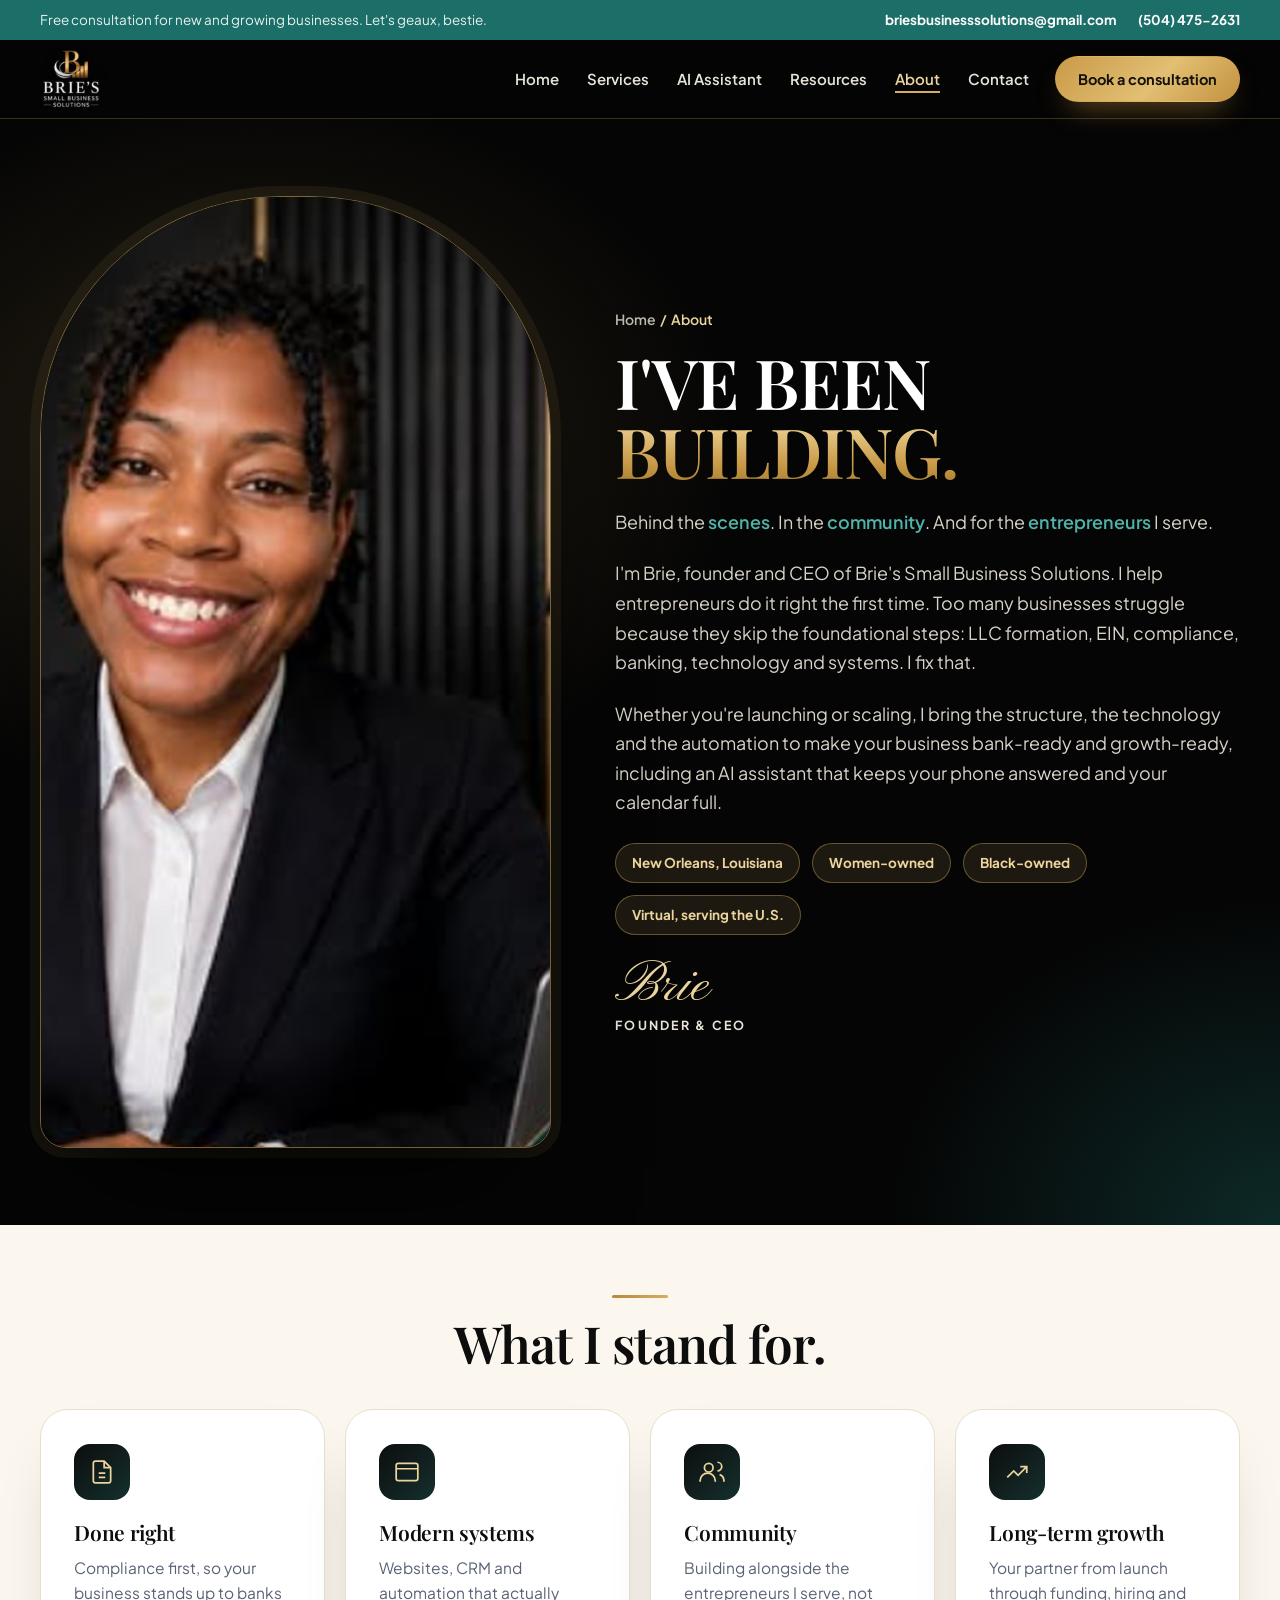
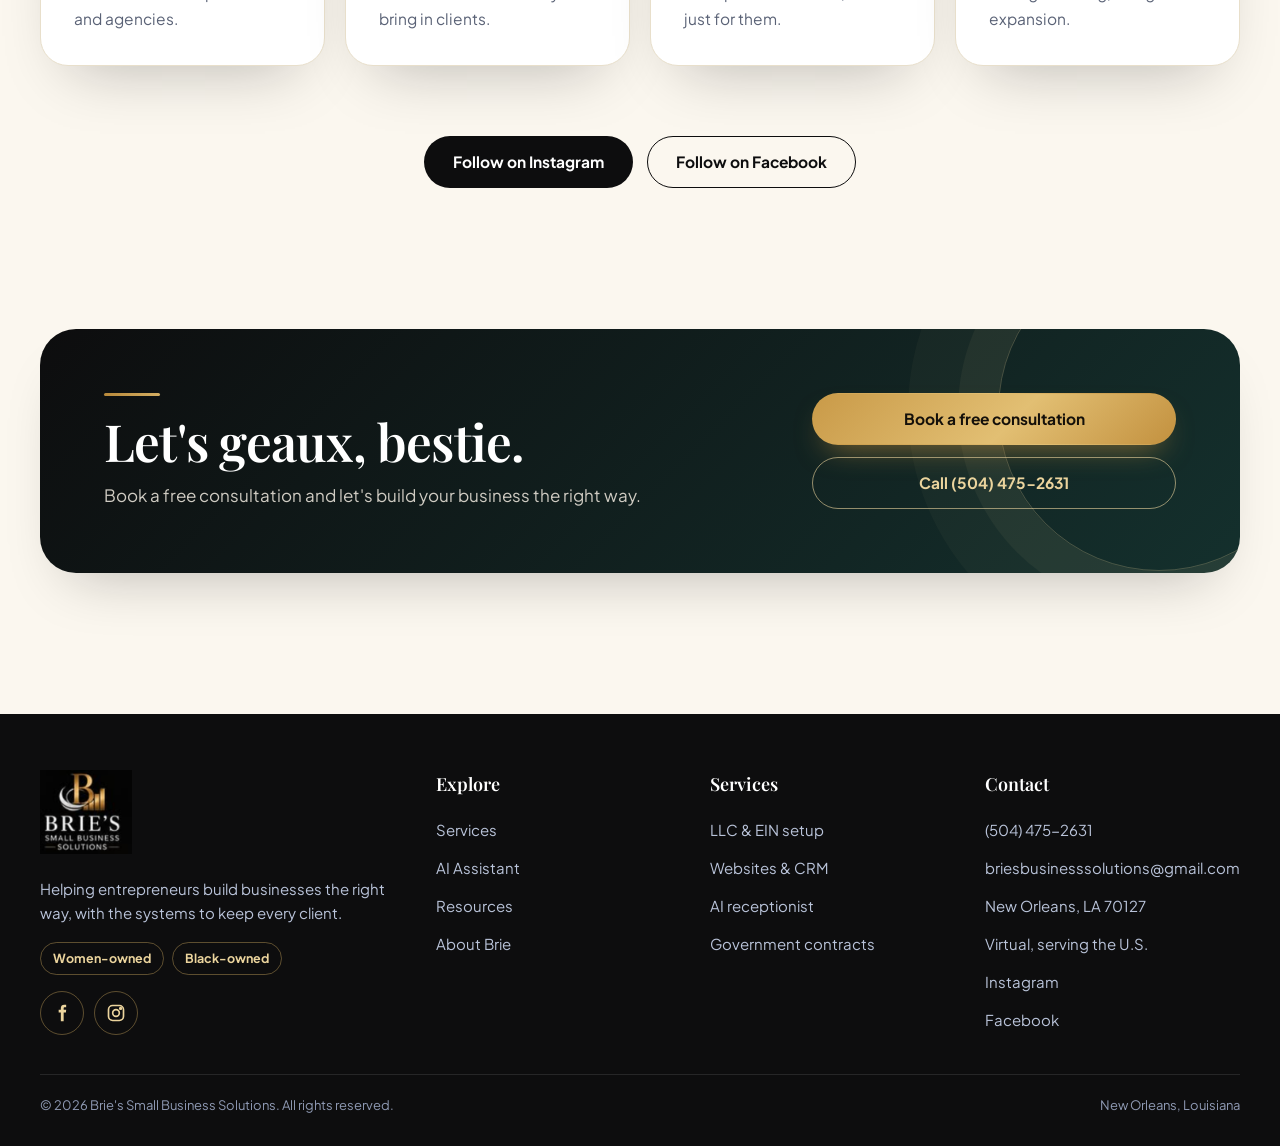
==== about.html @ 45fa2f3c "Rebuild Brie's site as a six-page site in her brand Co-Authored-By: Claude Opus 5.5 <noreply@anthrop" ====
<!doctype html>
<html lang="en"><head>
<meta charset="utf-8"><meta name="viewport" content="width=device-width, initial-scale=1">
<title>About Brie | Brie's Small Business Solutions</title>
<meta name="description" content="Meet Brie, founder and CEO of Brie's Small Business Solutions in New Orleans, helping entrepreneurs build businesses the right way.">
<link rel="canonical" href="https://briessmallbusinesssolutions.com/about.html">
<meta property="og:title" content="About Brie | Brie's Small Business Solutions"><meta property="og:description" content="Meet Brie, founder and CEO of Brie's Small Business Solutions in New Orleans, helping entrepreneurs build businesses the right way."><meta property="og:type" content="website"><meta property="og:url" content="https://briessmallbusinesssolutions.com/about.html"><meta property="og:image" content="https://app.calldirector.ai/objects/generated-images/2022/1793769064163-3467fc6a47da948d.png">
<meta name="theme-color" content="#0E1A33">
<link rel="icon" href="data:image/svg+xml,%3Csvg xmlns='http://www.w3.org/2000/svg' viewBox='0 0 64 64'%3E%3Crect width='64' height='64' rx='16' fill='%230E1A33'/%3E%3Ctext x='25' y='45' text-anchor='middle' font-family='Georgia,serif' font-size='36' font-weight='700' fill='%23EBD49D'%3EB%3C/text%3E%3Crect x='39' y='35' width='4' height='11' fill='%23D4AE62'/%3E%3Crect x='45' y='28' width='4' height='18' fill='%23D4AE62'/%3E%3Crect x='51' y='20' width='4' height='26' fill='%23EBD49D'/%3E%3C/svg%3E">
<link rel="preconnect" href="https://fonts.googleapis.com"><link rel="preconnect" href="https://fonts.gstatic.com" crossorigin>
<link href="https://fonts.googleapis.com/css2?family=Playfair+Display:ital,wght@0,500;0,600;0,700;1,500;1,600&family=Plus+Jakarta+Sans:wght@400;500;600;700&family=Pinyon+Script&display=swap" rel="stylesheet">
<style>
:root{
  --cream:#FBF7EF;--cream-2:#F4EDDF;--white:#FFFFFF;
  --navy:#0D0D0E;--navy-2:#171718;--navy-3:#232325;--teal:#1C6E68;--teal-lt:#4FB3A9;
  --gold:#B8893B;--gold-2:#D4AE62;--gold-lt:#EBD49D;
  --ink:#18203A;--muted:#5A6276;--line:#E8DFCB;
  --r-lg:28px;--r-md:18px;--pad:clamp(40px,5.5vw,72px);
  --ease:cubic-bezier(.23,1,.32,1);
  --serif:"Playfair Display",Georgia,serif;--sans:"Plus Jakarta Sans",system-ui,sans-serif;
  --shadow:0 30px 60px -30px rgba(13,13,14,.28);
}
*{box-sizing:border-box;margin:0;padding:0}
html{scroll-behavior:smooth;-webkit-text-size-adjust:100%}
body{font-family:var(--sans);font-size:17px;line-height:1.65;color:var(--ink);background:var(--cream);-webkit-font-smoothing:antialiased;overflow-x:hidden}
img{display:block;max-width:100%}
a{color:inherit}
button{font:inherit}
:focus-visible{outline:2px solid var(--gold);outline-offset:3px;border-radius:8px}
.wrap{width:min(1200px,100% - 32px);margin-inline:auto}
h1,h2,h3{font-family:var(--serif);font-weight:600;line-height:1.08;letter-spacing:-.015em;color:var(--navy)}
h1{font-size:clamp(42px,5.6vw,76px)}
h2{font-size:clamp(32px,4vw,52px)}
h3{font-size:clamp(21px,1.8vw,25px);line-height:1.2}
.lede{font-size:clamp(17px,1.4vw,19px);color:var(--muted);max-width:60ch}
.pill{display:inline-flex;align-items:center;gap:10px;padding:8px 16px;border-radius:999px;background:var(--white);border:1px solid var(--line);font-size:13.5px;font-weight:600;color:var(--navy)}
.pill i{width:8px;height:8px;border-radius:50%;background:var(--gold-2);box-shadow:0 0 0 4px rgba(212,174,98,.22)}
.band{padding-block:var(--pad)}
.head{max-width:760px;margin-bottom:38px}
.head .lede{margin-top:14px}
.center{text-align:center;margin-inline:auto}
.center .lede{margin-inline:auto}
.gold-rule{display:block;width:56px;height:3px;border-radius:3px;background:linear-gradient(90deg,var(--gold),var(--gold-2));margin-bottom:18px}
.center .gold-rule{margin-inline:auto}

/* buttons */
.btn{display:inline-flex;align-items:center;justify-content:center;gap:10px;min-height:52px;padding:14px 28px;border-radius:999px;border:1.5px solid transparent;font:700 15.5px/1 var(--sans);text-decoration:none;cursor:pointer;transition:transform .16s var(--ease),background-color .25s var(--ease),border-color .25s var(--ease),color .25s var(--ease),box-shadow .25s var(--ease)}
.btn:active{transform:scale(.97)}
.btn-gold{background:linear-gradient(135deg,#C99A48,#E2BF73 55%,#C3913F);color:#14100A;box-shadow:0 14px 30px -14px rgba(184,137,59,.8)}
.btn-navy{background:var(--navy);color:#fff}
.btn-line{border-color:var(--navy);color:var(--navy);background:transparent}
.btn-ghost{border-color:rgba(235,212,157,.6);color:var(--gold-lt);background:transparent}
@media (hover:hover) and (pointer:fine){
  .btn-gold:hover{box-shadow:0 18px 36px -14px rgba(184,137,59,.95)}
  .btn-navy:hover{background:var(--navy-3)}
  .btn-line:hover{background:var(--navy);color:#fff}
  .btn-ghost:hover{border-color:var(--gold-lt);color:#fff}
  .lift:hover{transform:translateY(-4px);box-shadow:0 40px 70px -35px rgba(13,13,14,.35)}
}

/* top bar + header */
.topbar{background:var(--teal);color:#E6F2F0;font-size:13.5px}
.topbar .wrap{display:flex;justify-content:space-between;align-items:center;gap:16px;min-height:40px}
.topbar a{color:#fff;font-weight:700;text-decoration:none}
.topbar .tb-r{display:flex;gap:22px}
.site-head{position:sticky;top:0;z-index:60;background:#040404;border-bottom:1px solid rgba(212,174,98,.25)}
.site-head .wrap{display:flex;align-items:center;gap:26px;min-height:78px}
.brand{display:flex;align-items:center;gap:12px;text-decoration:none;flex:none}
.brand img{height:62px;width:auto}
.brand-t{display:grid;line-height:1.05}
.brand-t b{font-family:var(--serif);font-size:22px;color:var(--navy);font-weight:700}
.brand-t small{font-size:11.5px;letter-spacing:.08em;color:var(--gold);font-weight:700}
.nav{margin-left:auto}
.nav ul{display:flex;gap:28px;list-style:none}
.nav a{display:inline-flex;align-items:center;min-height:44px;text-decoration:none;font-size:15px;font-weight:600;color:#E9E4D8;position:relative}
.nav a:hover,.nav a[aria-current="page"]{color:var(--gold-lt)}
.nav a::after{content:"";position:absolute;left:0;right:0;bottom:8px;height:2px;background:var(--gold-2);transform:scaleX(0);transform-origin:left;transition:transform .3s var(--ease)}
.nav a:hover::after,.nav a[aria-current="page"]::after{transform:scaleX(1)}
.site-head .btn{min-height:46px;padding:12px 22px;font-size:14.5px}

/* sub-page hero */
.page-hero{position:relative;background:var(--navy);color:#fff;overflow:hidden;padding-block:clamp(56px,7vw,96px)}
.page-hero::before{content:"";position:absolute;inset:0;background:radial-gradient(700px 400px at 85% 0%,rgba(212,174,98,.28),transparent 65%),radial-gradient(600px 400px at 0% 100%,rgba(28,110,104,.45),transparent 70%)}
.page-hero .wrap{position:relative}
.page-hero h1{color:#fff;max-width:18ch}
.page-hero .lede{color:#CFCBC2;margin-top:18px}
.crumbs{font-size:14px;color:var(--gold-lt);margin-bottom:16px;font-weight:600}
.crumbs a{text-decoration:none;color:#C9D1E4}

/* cards */
.card{background:var(--white);border:1px solid var(--line);border-radius:var(--r-lg);padding:clamp(24px,2.6vw,34px);box-shadow:var(--shadow);transition:transform .3s var(--ease),box-shadow .3s var(--ease)}
.card p{color:var(--muted);font-size:15.5px;margin-top:10px}
.ticks{list-style:none;display:grid;gap:10px;margin-top:18px}
.ticks li{position:relative;padding-left:30px;font-size:15.5px;font-weight:500}
.ticks li::before{content:"";position:absolute;left:0;top:3px;width:20px;height:20px;border-radius:50%;background:rgba(212,174,98,.18) url("data:image/svg+xml,%3Csvg xmlns='http://www.w3.org/2000/svg' viewBox='0 0 24 24' fill='none' stroke='%23B8893B' stroke-width='3' stroke-linecap='round' stroke-linejoin='round'%3E%3Cpath d='M5 12l5 5 9-10'/%3E%3C/svg%3E") center/12px no-repeat}
.icon{width:56px;height:56px;border-radius:16px;display:grid;place-items:center;background:linear-gradient(135deg,#0D0D0E,#14302D);color:var(--gold-lt);margin-bottom:20px}

/* navy feature band */
.navy-band{background:var(--navy);color:#fff;position:relative;overflow:hidden}
.navy-band::before{content:"";position:absolute;inset:0;background:radial-gradient(800px 500px at 100% 0%,rgba(212,174,98,.18),transparent 60%);pointer-events:none}
.navy-band .wrap{position:relative}
.navy-band h2,.navy-band h3{color:#fff}
.navy-band .lede{color:#CFCBC2}

/* calculator */
.calc{background:rgba(255,255,255,.06);border:1px solid rgba(235,212,157,.25);border-radius:var(--r-lg);padding:clamp(24px,3vw,38px)}
.calc h3{color:#fff}
.calc > p{color:#B9C3D9;font-size:15px;margin-top:6px}
.field{margin-top:20px}
.field label{display:flex;justify-content:space-between;gap:12px;font-size:15px;color:#E3E8F3;font-weight:600}
.field output{font-family:var(--serif);font-size:21px;color:var(--gold-lt);font-weight:700}
input[type=range]{-webkit-appearance:none;appearance:none;width:100%;height:44px;background:transparent;cursor:pointer}
input[type=range]::-webkit-slider-runnable-track{height:5px;border-radius:5px;background:linear-gradient(90deg,var(--gold-2) var(--p,50%),rgba(255,255,255,.16) var(--p,50%))}
input[type=range]::-moz-range-track{height:5px;border-radius:5px;background:rgba(255,255,255,.16)}
input[type=range]::-moz-range-progress{height:5px;border-radius:5px;background:var(--gold-2)}
input[type=range]::-webkit-slider-thumb{-webkit-appearance:none;width:24px;height:24px;margin-top:-9.5px;border-radius:50%;background:#fff;border:4px solid var(--gold-2);box-shadow:0 4px 12px rgba(0,0,0,.35)}
input[type=range]::-moz-range-thumb{width:18px;height:18px;border-radius:50%;background:#fff;border:4px solid var(--gold-2)}
.result{margin-top:24px;padding-top:22px;border-top:1px solid rgba(235,212,157,.25)}
.result small{display:block;color:#B9C3D9;font-size:14.5px}
.result .amt{font-family:var(--serif);font-weight:700;font-size:clamp(48px,6vw,72px);line-height:1;color:var(--gold-lt);margin-top:8px;font-variant-numeric:lining-nums tabular-nums}
.result .yr{color:#E3E8F3;font-size:15.5px;margin-top:8px}
.fine{font-size:12.5px;color:#8F9AB4;margin-top:12px}

/* CTA band */
.cta-band{position:relative;border-radius:36px;overflow:hidden;background:linear-gradient(135deg,#0D0D0E 0%,#14302D 100%);color:#fff;padding:clamp(36px,5vw,64px);display:grid;grid-template-columns:1.3fr .7fr;gap:32px;align-items:center;box-shadow:var(--shadow)}
.cta-band::after{content:"";position:absolute;right:-80px;top:-80px;width:320px;height:320px;border-radius:50%;border:1px solid rgba(235,212,157,.25);box-shadow:0 0 0 40px rgba(235,212,157,.05),0 0 0 90px rgba(235,212,157,.03)}
.cta-band h2{color:#fff}
.cta-band p{color:#CFCBC2;margin-top:12px}
.cta-band .acts{display:flex;flex-direction:column;gap:12px;position:relative;z-index:1}

/* footer */
.site-foot{background:var(--navy);color:#B9C3D9;font-size:15px;padding-block:56px 30px;margin-top:var(--pad)}
.foot-grid{display:grid;grid-template-columns:1.5fr 1fr 1fr 1fr;gap:32px}
.site-foot h4{font-family:var(--serif);color:#fff;font-size:18px;margin-bottom:14px;font-weight:600}
.site-foot ul{list-style:none;display:grid;gap:4px}
.site-foot a{text-decoration:none;display:inline-flex;align-items:center;min-height:34px}
.site-foot a:hover{color:var(--gold-lt)}
.site-foot .brand img{height:84px}
.foot-base{margin-top:36px;padding-top:20px;border-top:1px solid rgba(255,255,255,.1);display:flex;justify-content:space-between;flex-wrap:wrap;gap:12px;font-size:13px;color:#8F9AB4}

/* greeting bubble */
#greet{position:fixed;right:24px;bottom:96px;z-index:999998;max-width:252px;background:#fff;color:var(--ink);border:1px solid var(--line);border-radius:20px 20px 4px 20px;padding:16px 42px 16px 16px;font-size:14.5px;line-height:1.45;box-shadow:0 22px 50px -16px rgba(13,13,14,.45);opacity:0;transform:translateY(8px);pointer-events:none;transition:opacity .35s var(--ease),transform .35s var(--ease)}
#greet.show{opacity:1;transform:none;pointer-events:auto}
#greet b{display:block;font-family:var(--serif);font-size:17px;color:var(--navy);margin-bottom:2px}
#greet-x{position:absolute;top:2px;right:2px;width:40px;height:40px;border:0;background:transparent;font-size:20px;color:#8A90A0;cursor:pointer}

@media (max-width:1060px){.nav ul{gap:18px}.topbar .tb-r a:first-child{display:none}}
@media (max-width:900px){.cta-band{grid-template-columns:1fr}.foot-grid{grid-template-columns:1fr 1fr}}
@media (max-width:780px){
  body{font-size:16px}
  .brand img{height:50px}
  .topbar .tb-l{display:none}.topbar .wrap{justify-content:center}
  .site-head .wrap{flex-wrap:wrap;gap:4px 14px;min-height:0;padding-block:10px 2px}
  .site-head .btn{display:none}
  .nav{order:3;width:100%;margin-left:0;overflow-x:auto;scrollbar-width:none;-webkit-overflow-scrolling:touch}
  .nav::-webkit-scrollbar{display:none}
  .nav ul{white-space:nowrap;gap:22px}
  .foot-grid{grid-template-columns:1fr}
  #greet{right:16px;bottom:92px}
}
@media (prefers-reduced-motion:reduce){*,*::before,*::after{animation:none!important;transition:none!important;scroll-behavior:auto!important}}

.badges{display:flex;gap:8px;margin-top:16px;flex-wrap:wrap}
.badges span{font-size:12.5px;font-weight:700;color:var(--gold-lt);border:1px solid rgba(212,174,98,.4);border-radius:999px;padding:5px 12px}
.socials{display:flex;gap:10px;margin-top:16px}
.socials a{width:44px;height:44px;border-radius:50%;border:1px solid rgba(212,174,98,.4);display:grid;place-items:center;color:var(--gold-lt);min-height:0}
.socials a:hover{background:var(--gold-2);color:#0D0D0E}


.about-hero{background:#050505;color:#fff;position:relative;overflow:hidden}
.about-hero::before{content:"";position:absolute;inset:0;background:radial-gradient(800px 600px at 20% 30%,rgba(212,174,98,.18),transparent 60%),radial-gradient(600px 500px at 100% 100%,rgba(28,110,104,.35),transparent 65%)}
.about-hero .wrap{position:relative;display:grid;grid-template-columns:.9fr 1.1fr;gap:clamp(28px,5vw,80px);align-items:center;padding-block:clamp(48px,6vw,88px)}
.ap{border-radius:240px 240px 26px 26px;overflow:hidden;border:1px solid rgba(212,174,98,.55);box-shadow:0 60px 120px -40px rgba(0,0,0,.9),0 0 0 10px rgba(212,174,98,.08);position:relative}
.ap img{width:100%;aspect-ratio:4/5.2;object-fit:cover;object-position:50% 18%}
.about-hero h1{color:#fff;text-transform:uppercase;font-size:clamp(40px,5.4vw,76px);line-height:1}
.about-hero h1 span{display:block;background:linear-gradient(180deg,#F2DCA0,#C99A48 70%,#A9802F);-webkit-background-clip:text;background-clip:text;color:transparent}
.about-hero .lede{color:#D8D3C8;margin-top:22px}
.about-hero .lede em{font-style:normal;color:var(--teal-lt);font-weight:600}
.sign{font-family:"Pinyon Script",cursive;font-size:56px;color:var(--gold-lt);line-height:1;margin-top:24px}
.sign + small{display:block;font-size:12.5px;letter-spacing:.18em;font-weight:700;color:#E9E4D8}
.values{display:grid;grid-template-columns:repeat(4,1fr);gap:20px}
.values .card h3{font-size:21px}
.facts{display:flex;flex-wrap:wrap;gap:12px;margin-top:26px}
.facts span{background:rgba(212,174,98,.12);border:1px solid rgba(212,174,98,.4);color:var(--gold-lt);font-weight:700;font-size:13.5px;padding:8px 16px;border-radius:999px}
@media (max-width:980px){.about-hero .wrap{grid-template-columns:1fr}.values{grid-template-columns:1fr 1fr}.ap{max-width:440px}}
@media (max-width:600px){.values{grid-template-columns:1fr}}

</style></head><body>
<div class="topbar"><div class="wrap"><span class="tb-l">Free consultation for new and growing businesses. Let's geaux, bestie.</span><span class="tb-r"><a href="mailto:briesbusinesssolutions@gmail.com">briesbusinesssolutions@gmail.com</a><a href="tel:+15044752631">(504) 475-2631</a></span></div></div>
<header class="site-head"><div class="wrap">
<a class="brand" href="index.html" aria-label="Brie's Small Business Solutions, home"><img src="images/brie-logo.png" alt="Brie's Small Business Solutions" width="68" height="62"></a>
<nav class="nav" aria-label="Main"><ul><li><a href="index.html">Home</a></li><li><a href="services.html">Services</a></li><li><a href="ai-assistant.html">AI Assistant</a></li><li><a href="resources.html">Resources</a></li><li><a href="about.html" aria-current="page">About</a></li><li><a href="contact.html">Contact</a></li></ul></nav>
<a class="btn btn-gold" href="contact.html">Book a consultation</a>
</div></header>
<main>

<section class="about-hero"><div class="wrap">
<div class="ap"><img src="images/brie-portrait.jpg" alt="Brie, founder and CEO of Brie's Small Business Solutions" width="650" height="950"></div>
<div>
<p class="crumbs" style="color:var(--gold-lt)"><a href="index.html" style="color:#BFB9AC">Home</a> &nbsp;/&nbsp; About</p>
<h1>I've been<span>building.</span></h1>
<p class="lede">Behind the <em>scenes</em>. In the <em>community</em>. And for the <em>entrepreneurs</em> I serve.</p>
<p class="lede">I'm Brie, founder and CEO of Brie's Small Business Solutions. I help entrepreneurs do it right the first time. Too many businesses struggle because they skip the foundational steps: LLC formation, EIN, compliance, banking, technology and systems. I fix that.</p>
<p class="lede">Whether you're launching or scaling, I bring the structure, the technology and the automation to make your business bank-ready and growth-ready, including an AI assistant that keeps your phone answered and your calendar full.</p>
<div class="facts"><span>New Orleans, Louisiana</span><span>Women-owned</span><span>Black-owned</span><span>Virtual, serving the U.S.</span></div>
<div class="sign">Brie</div><small>FOUNDER &amp; CEO</small>
</div>
</div></section>
<section class="band"><div class="wrap">
<div class="head center"><span class="gold-rule"></span><h2>What I stand for.</h2></div>
<div class="values">
<div class="card"><div class="icon"><svg width="26" height="26" viewBox="0 0 24 24" fill="none" stroke="currentColor" stroke-width="1.6"><path d="M14 2H6a2 2 0 0 0-2 2v16a2 2 0 0 0 2 2h12a2 2 0 0 0 2-2V8z"/><path d="M14 2v6h6M9 13h6M9 17h6"/></svg></div><h3>Done right</h3><p>Compliance first, so your business stands up to banks and agencies.</p></div>
<div class="card"><div class="icon"><svg width="26" height="26" viewBox="0 0 24 24" fill="none" stroke="currentColor" stroke-width="1.6"><rect x="2" y="4" width="20" height="16" rx="2"/><path d="M2 9h20M6 6.5h.01M9 6.5h.01"/></svg></div><h3>Modern systems</h3><p>Websites, CRM and automation that actually bring in clients.</p></div>
<div class="card"><div class="icon"><svg width="26" height="26" viewBox="0 0 24 24" fill="none" stroke="currentColor" stroke-width="1.6"><circle cx="9" cy="8" r="4"/><path d="M1 21v-1a7 7 0 0 1 14 0v1M17 11a4 4 0 0 0 0-8M23 21v-1a6 6 0 0 0-4-5.6"/></svg></div><h3>Community</h3><p>Building alongside the entrepreneurs I serve, not just for them.</p></div>
<div class="card"><div class="icon"><svg width="26" height="26" viewBox="0 0 24 24" fill="none" stroke="currentColor" stroke-width="1.6"><path d="M3 17l6-6 4 4 8-8M15 7h6v6"/></svg></div><h3>Long-term growth</h3><p>Your partner from launch through funding, hiring and expansion.</p></div>
</div></div></section>
<section class="band" style="padding-top:0"><div class="wrap" style="display:flex;justify-content:center;gap:14px;flex-wrap:wrap">
<a class="btn btn-navy" href="https://www.instagram.com/briessmallbusinesssolutions/" target="_blank" rel="noopener">Follow on Instagram</a>
<a class="btn btn-line" href="https://www.facebook.com/profile.php?id=61577362222873" target="_blank" rel="noopener">Follow on Facebook</a>
</div></section>
<section class="band"><div class="wrap"><div class="cta-band">
<div><span class="gold-rule"></span><h2>Let's geaux, bestie.</h2><p>Book a free consultation and let's build your business the right way.</p></div>
<div class="acts"><a class="btn btn-gold" href="contact.html">Book a free consultation</a><a class="btn btn-ghost" href="tel:+15044752631">Call (504) 475-2631</a></div>
</div></div></section>
</main>
<footer class="site-foot"><div class="wrap">
<div class="foot-grid">
<div><a class="brand" href="index.html"><img src="images/brie-logo.png" alt="Brie's Small Business Solutions" width="68" height="62"></a>
<p style="margin-top:16px;max-width:34ch">Helping entrepreneurs build businesses the right way, with the systems to keep every client.</p>
<p class="badges"><span>Women-owned</span><span>Black-owned</span></p>
<div class="socials"><a href="https://www.facebook.com/profile.php?id=61577362222873" target="_blank" rel="noopener" aria-label="Brie's Small Business Solutions on Facebook"><svg width="20" height="20" viewBox="0 0 24 24" fill="currentColor"><path d="M14 8V6.5c0-.8.2-1.3 1.4-1.3H17V2.2C16.7 2.1 15.7 2 14.6 2 12.2 2 10.6 3.4 10.6 6.1V8H8v3.4h2.6V22H14V11.4h2.7L17 8z"/></svg></a><a href="https://www.instagram.com/briessmallbusinesssolutions/" target="_blank" rel="noopener" aria-label="Brie's Small Business Solutions on Instagram"><svg width="20" height="20" viewBox="0 0 24 24" fill="none" stroke="currentColor" stroke-width="2"><rect x="3" y="3" width="18" height="18" rx="5"/><circle cx="12" cy="12" r="4"/><circle cx="17.5" cy="6.5" r="1" fill="currentColor"/></svg></a></div></div>
<div><h4>Explore</h4><ul><li><a href="services.html">Services</a></li><li><a href="ai-assistant.html">AI Assistant</a></li><li><a href="resources.html">Resources</a></li><li><a href="about.html">About Brie</a></li></ul></div>
<div><h4>Services</h4><ul><li><a href="services.html#start">LLC &amp; EIN setup</a></li><li><a href="services.html#presence">Websites &amp; CRM</a></li><li><a href="ai-assistant.html">AI receptionist</a></li><li><a href="services.html#grow">Government contracts</a></li></ul></div>
<div><h4>Contact</h4><ul><li><a href="tel:+15044752631">(504) 475-2631</a></li><li><a href="mailto:briesbusinesssolutions@gmail.com">briesbusinesssolutions@gmail.com</a></li><li><span style="min-height:34px;display:flex;align-items:center">New Orleans, LA 70127</span></li><li><span style="min-height:34px;display:flex;align-items:center">Virtual, serving the U.S.</span></li><li><a href="https://www.instagram.com/briessmallbusinesssolutions/" target="_blank" rel="noopener">Instagram</a></li><li><a href="https://www.facebook.com/profile.php?id=61577362222873" target="_blank" rel="noopener">Facebook</a></li></ul></div>
</div>
<div class="foot-base"><span>© 2026 Brie's Small Business Solutions. All rights reserved.</span><span>New Orleans, Louisiana</span></div>
</div></footer>
<div id="greet" role="dialog" aria-label="Chat greeting"><button type="button" id="greet-x" aria-label="Dismiss">×</button><b>Hi, I'm Brie's assistant.</b>Starting a business or missing calls? Ask me anything, or book a free consultation.</div>
<script>
(function(){var g=document.getElementById('greet'),t,d=false;function s(){g.classList.add('show');clearTimeout(t);t=setTimeout(function(){g.classList.remove('show')},15000)}
setTimeout(function(){if(!d)s()},2500);document.getElementById('greet-x').addEventListener('click',function(){d=true;clearTimeout(t);g.classList.remove('show')});
[].forEach.call(document.querySelectorAll('[data-open-chat]'),function(b){b.addEventListener('click',function(e){e.preventDefault();var l=document.querySelector('[id*="paymegpt"] button,[class*="paymegpt"] button,[id*="calldirector"] button,[class*="calldirector"] button');if(l)l.click();else s()})});
var c=document.getElementById('r-calls');if(c){var r=document.getElementById('r-rate'),v=document.getElementById('r-value'),f=function(n){return '$'+Math.round(n).toLocaleString('en-US')};
function fill(el){el.style.setProperty('--p',((el.value-el.min)/(el.max-el.min)*100)+'%')}
function calc(){[c,r,v].forEach(fill);document.getElementById('o-calls').textContent=c.value;document.getElementById('o-rate').textContent=r.value+'%';document.getElementById('o-value').textContent=f(+v.value);var m=c.value*(52/12)*(r.value/100)*v.value;document.getElementById('amt').textContent=f(m);document.getElementById('yr').textContent="That's about "+f(Math.round(m*12/100)*100)+" a year."}
[c,r,v].forEach(function(el){el.addEventListener('input',calc)});calc()}})();
</script>
<script src="https://app.calldirector.ai/widget.js" data-widget="31506327" async></script>

</body></html>
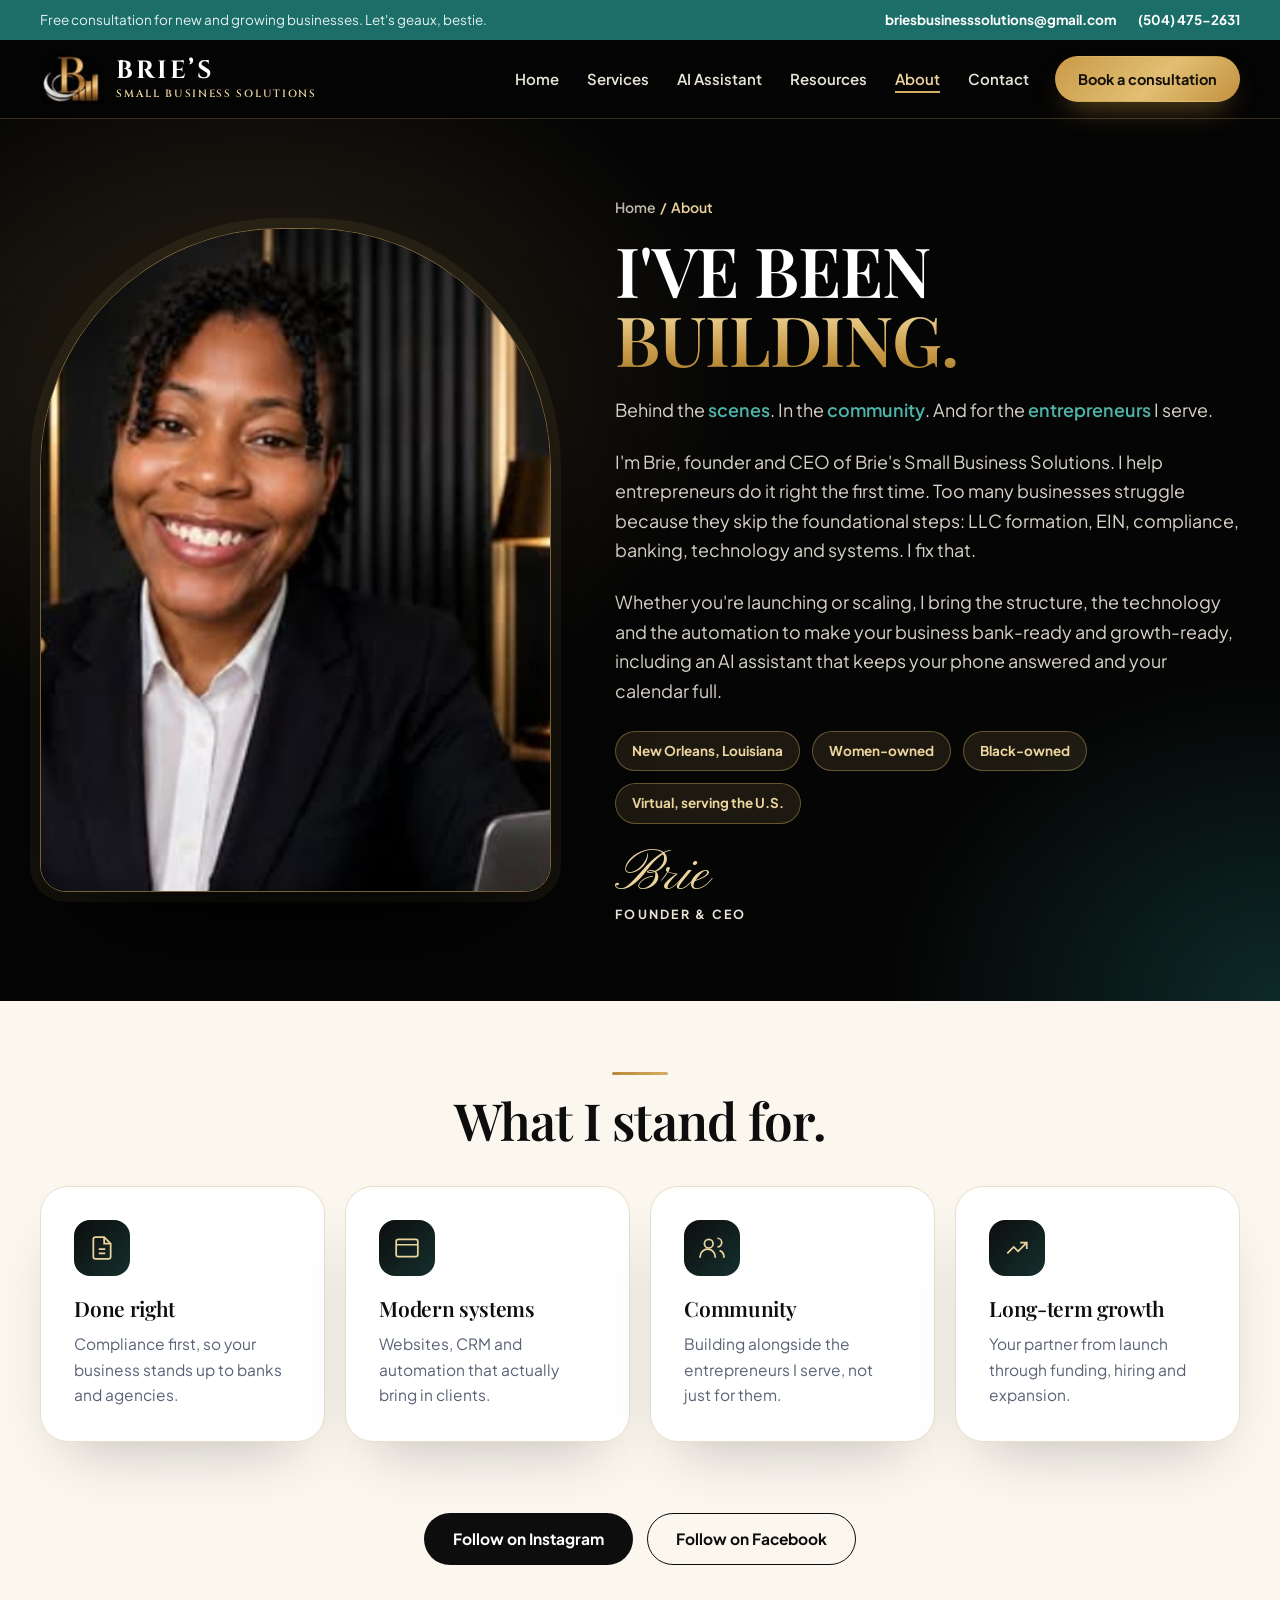
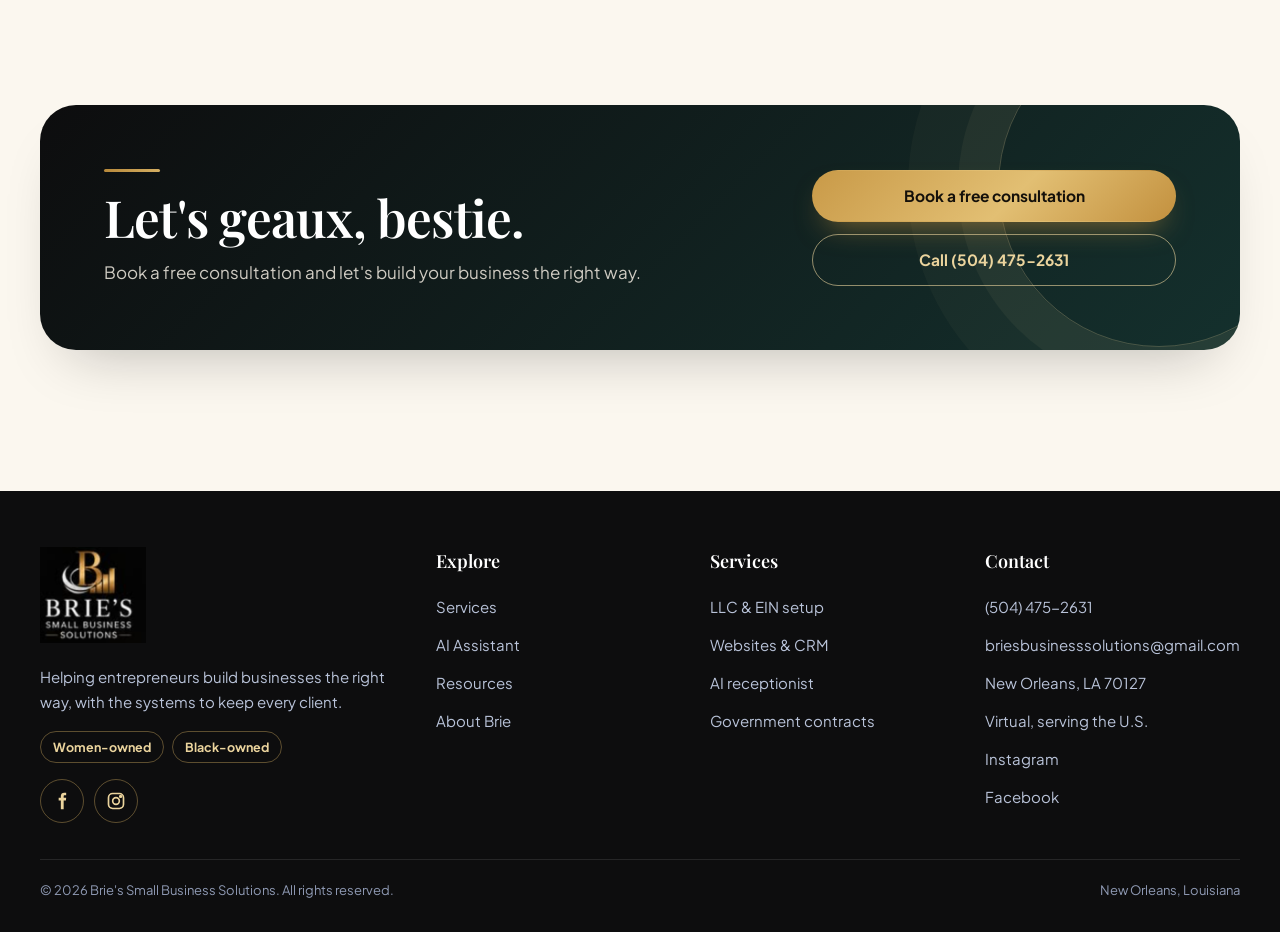
==== commit 23f03402: "Tighten hero layout and make the header logo readable Co-Authored-By: Claude Opus 5.5 <noreply@anthr" ====
--- a/about.html
+++ b/about.html
@@ -8,7 +8,7 @@
 <meta name="theme-color" content="#0E1A33">
 <link rel="icon" href="data:image/svg+xml,%3Csvg xmlns='http://www.w3.org/2000/svg' viewBox='0 0 64 64'%3E%3Crect width='64' height='64' rx='16' fill='%230E1A33'/%3E%3Ctext x='25' y='45' text-anchor='middle' font-family='Georgia,serif' font-size='36' font-weight='700' fill='%23EBD49D'%3EB%3C/text%3E%3Crect x='39' y='35' width='4' height='11' fill='%23D4AE62'/%3E%3Crect x='45' y='28' width='4' height='18' fill='%23D4AE62'/%3E%3Crect x='51' y='20' width='4' height='26' fill='%23EBD49D'/%3E%3C/svg%3E">
 <link rel="preconnect" href="https://fonts.googleapis.com"><link rel="preconnect" href="https://fonts.gstatic.com" crossorigin>
-<link href="https://fonts.googleapis.com/css2?family=Playfair+Display:ital,wght@0,500;0,600;0,700;1,500;1,600&family=Plus+Jakarta+Sans:wght@400;500;600;700&family=Pinyon+Script&display=swap" rel="stylesheet">
+<link href="https://fonts.googleapis.com/css2?family=Playfair+Display:ital,wght@0,500;0,600;0,700;1,500;1,600&family=Plus+Jakarta+Sans:wght@400;500;600;700&family=Pinyon+Script&family=Cinzel:wght@600;700&display=swap" rel="stylesheet">
 <style>
 :root{
   --cream:#FBF7EF;--cream-2:#F4EDDF;--white:#FFFFFF;
@@ -23,7 +23,7 @@
 *{box-sizing:border-box;margin:0;padding:0}
 html{scroll-behavior:smooth;-webkit-text-size-adjust:100%}
 body{font-family:var(--sans);font-size:17px;line-height:1.65;color:var(--ink);background:var(--cream);-webkit-font-smoothing:antialiased;overflow-x:hidden}
-img{display:block;max-width:100%}
+img{display:block;max-width:100%;height:auto}
 a{color:inherit}
 button{font:inherit}
 :focus-visible{outline:2px solid var(--gold);outline-offset:3px;border-radius:8px}
@@ -66,7 +66,10 @@
 .site-head{position:sticky;top:0;z-index:60;background:#040404;border-bottom:1px solid rgba(212,174,98,.25)}
 .site-head .wrap{display:flex;align-items:center;gap:26px;min-height:78px}
 .brand{display:flex;align-items:center;gap:12px;text-decoration:none;flex:none}
-.brand img{height:62px;width:auto}
+.brand .mark{height:50px;width:auto}
+.wm{display:grid;line-height:1;gap:6px}
+.wm b{font-family:Cinzel,var(--serif);font-weight:700;font-size:25px;letter-spacing:.1em;color:#fff}
+.wm small{font-family:Cinzel,var(--serif);font-weight:600;font-size:10.5px;letter-spacing:.16em;color:var(--gold-lt)}
 .brand-t{display:grid;line-height:1.05}
 .brand-t b{font-family:var(--serif);font-size:22px;color:var(--navy);font-weight:700}
 .brand-t small{font-size:11.5px;letter-spacing:.08em;color:var(--gold);font-weight:700}
@@ -135,7 +138,7 @@
 .site-foot ul{list-style:none;display:grid;gap:4px}
 .site-foot a{text-decoration:none;display:inline-flex;align-items:center;min-height:34px}
 .site-foot a:hover{color:var(--gold-lt)}
-.site-foot .brand img{height:84px}
+.site-foot .brand img{height:96px;width:auto}
 .foot-base{margin-top:36px;padding-top:20px;border-top:1px solid rgba(255,255,255,.1);display:flex;justify-content:space-between;flex-wrap:wrap;gap:12px;font-size:13px;color:#8F9AB4}
 
 /* greeting bubble */
@@ -148,7 +151,7 @@
 @media (max-width:900px){.cta-band{grid-template-columns:1fr}.foot-grid{grid-template-columns:1fr 1fr}}
 @media (max-width:780px){
   body{font-size:16px}
-  .brand img{height:50px}
+  .brand .mark{height:40px}.wm b{font-size:21px}.wm small{font-size:9px}
   .topbar .tb-l{display:none}.topbar .wrap{justify-content:center}
   .site-head .wrap{flex-wrap:wrap;gap:4px 14px;min-height:0;padding-block:10px 2px}
   .site-head .btn{display:none}
@@ -171,7 +174,7 @@
 .about-hero::before{content:"";position:absolute;inset:0;background:radial-gradient(800px 600px at 20% 30%,rgba(212,174,98,.18),transparent 60%),radial-gradient(600px 500px at 100% 100%,rgba(28,110,104,.35),transparent 65%)}
 .about-hero .wrap{position:relative;display:grid;grid-template-columns:.9fr 1.1fr;gap:clamp(28px,5vw,80px);align-items:center;padding-block:clamp(48px,6vw,88px)}
 .ap{border-radius:240px 240px 26px 26px;overflow:hidden;border:1px solid rgba(212,174,98,.55);box-shadow:0 60px 120px -40px rgba(0,0,0,.9),0 0 0 10px rgba(212,174,98,.08);position:relative}
-.ap img{width:100%;aspect-ratio:4/5.2;object-fit:cover;object-position:50% 18%}
+.ap img{width:100%;height:auto;aspect-ratio:4/5.2;object-fit:cover;object-position:50% 18%}
 .about-hero h1{color:#fff;text-transform:uppercase;font-size:clamp(40px,5.4vw,76px);line-height:1}
 .about-hero h1 span{display:block;background:linear-gradient(180deg,#F2DCA0,#C99A48 70%,#A9802F);-webkit-background-clip:text;background-clip:text;color:transparent}
 .about-hero .lede{color:#D8D3C8;margin-top:22px}
@@ -188,7 +191,7 @@
 </style></head><body>
 <div class="topbar"><div class="wrap"><span class="tb-l">Free consultation for new and growing businesses. Let's geaux, bestie.</span><span class="tb-r"><a href="mailto:briesbusinesssolutions@gmail.com">briesbusinesssolutions@gmail.com</a><a href="tel:+15044752631">(504) 475-2631</a></span></div></div>
 <header class="site-head"><div class="wrap">
-<a class="brand" href="index.html" aria-label="Brie's Small Business Solutions, home"><img src="images/brie-logo.png" alt="Brie's Small Business Solutions" width="68" height="62"></a>
+<a class="brand" href="index.html" aria-label="Brie's Small Business Solutions, home"><img class="mark" src="images/brie-mark.png" alt="" width="64" height="50"><span class="wm"><b>BRIE’S</b><small>SMALL BUSINESS SOLUTIONS</small></span></a>
 <nav class="nav" aria-label="Main"><ul><li><a href="index.html">Home</a></li><li><a href="services.html">Services</a></li><li><a href="ai-assistant.html">AI Assistant</a></li><li><a href="resources.html">Resources</a></li><li><a href="about.html" aria-current="page">About</a></li><li><a href="contact.html">Contact</a></li></ul></nav>
 <a class="btn btn-gold" href="contact.html">Book a consultation</a>
 </div></header>
@@ -225,7 +228,7 @@
 </main>
 <footer class="site-foot"><div class="wrap">
 <div class="foot-grid">
-<div><a class="brand" href="index.html"><img src="images/brie-logo.png" alt="Brie's Small Business Solutions" width="68" height="62"></a>
+<div><a class="brand" href="index.html" aria-label="Brie's Small Business Solutions, home"><img src="images/brie-logo.png" alt="Brie's Small Business Solutions" width="92" height="84"></a>
 <p style="margin-top:16px;max-width:34ch">Helping entrepreneurs build businesses the right way, with the systems to keep every client.</p>
 <p class="badges"><span>Women-owned</span><span>Black-owned</span></p>
 <div class="socials"><a href="https://www.facebook.com/profile.php?id=61577362222873" target="_blank" rel="noopener" aria-label="Brie's Small Business Solutions on Facebook"><svg width="20" height="20" viewBox="0 0 24 24" fill="currentColor"><path d="M14 8V6.5c0-.8.2-1.3 1.4-1.3H17V2.2C16.7 2.1 15.7 2 14.6 2 12.2 2 10.6 3.4 10.6 6.1V8H8v3.4h2.6V22H14V11.4h2.7L17 8z"/></svg></a><a href="https://www.instagram.com/briessmallbusinesssolutions/" target="_blank" rel="noopener" aria-label="Brie's Small Business Solutions on Instagram"><svg width="20" height="20" viewBox="0 0 24 24" fill="none" stroke="currentColor" stroke-width="2"><rect x="3" y="3" width="18" height="18" rx="5"/><circle cx="12" cy="12" r="4"/><circle cx="17.5" cy="6.5" r="1" fill="currentColor"/></svg></a></div></div>
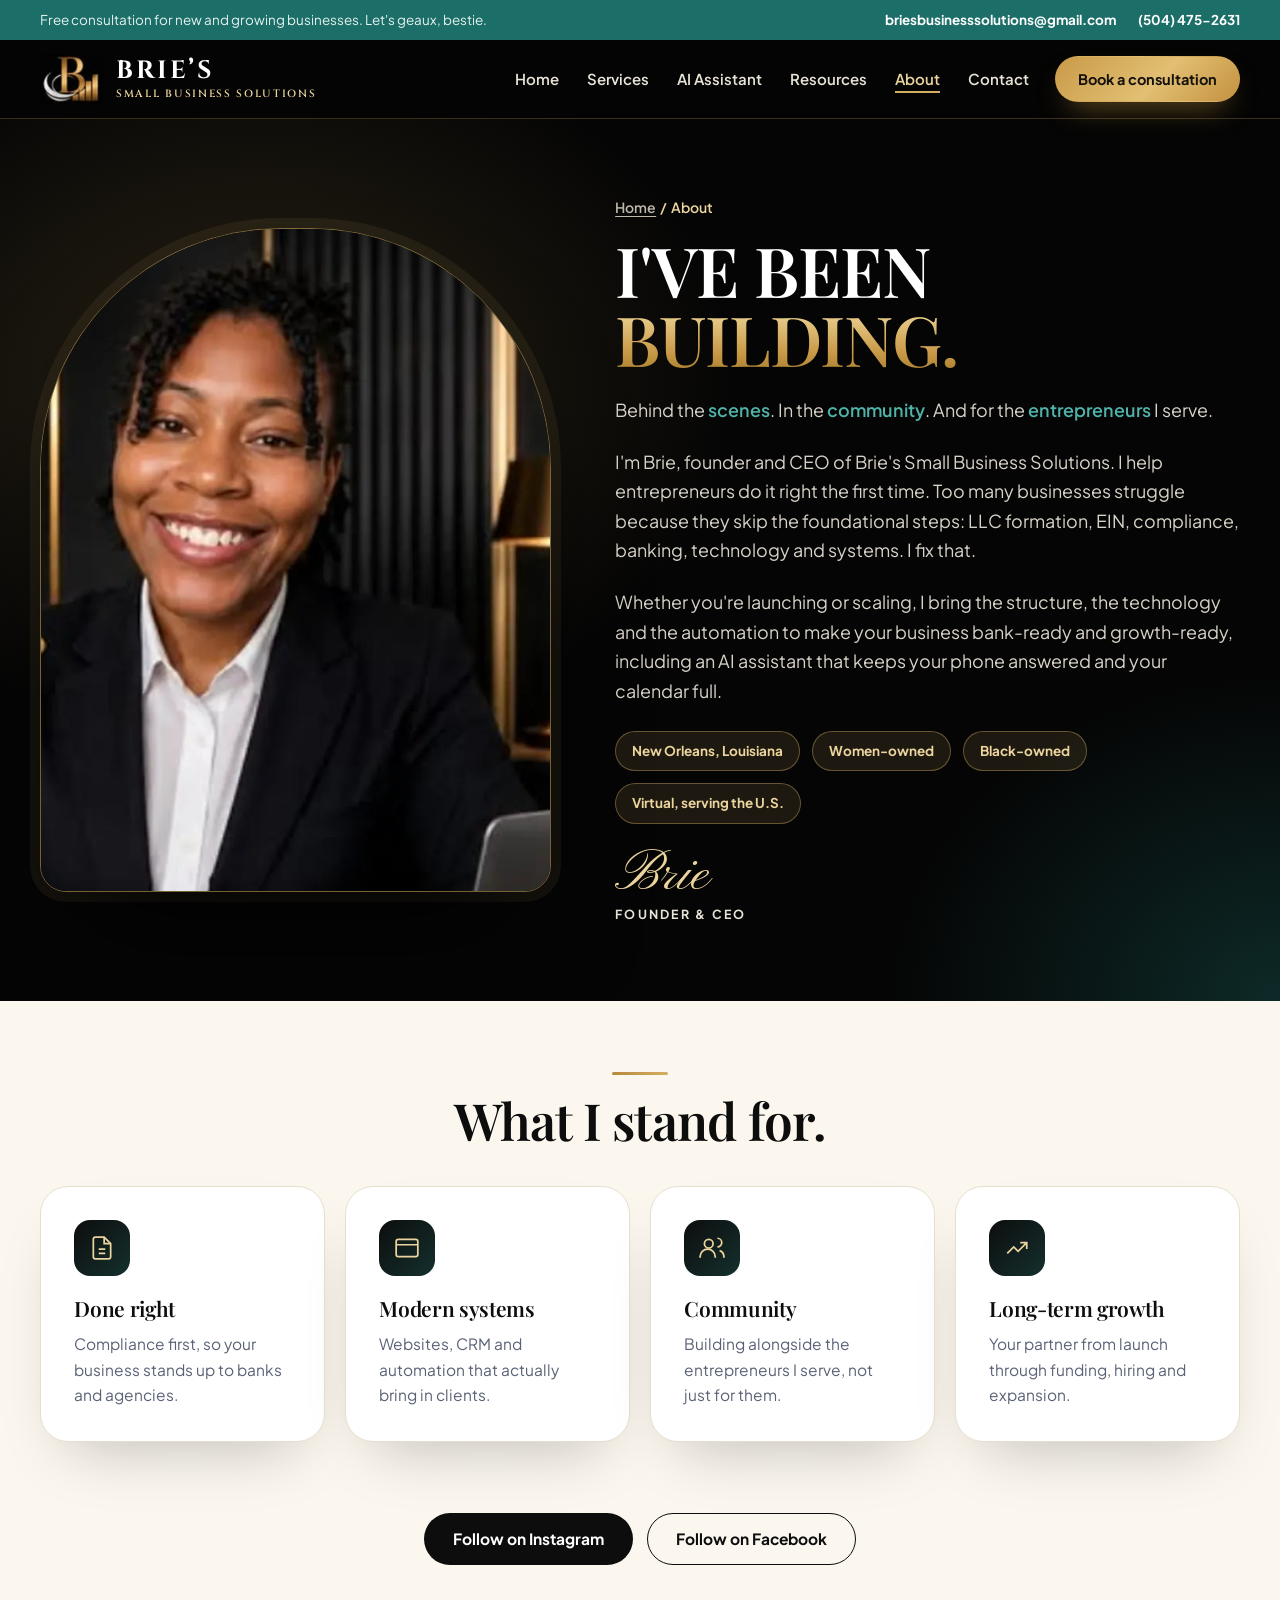
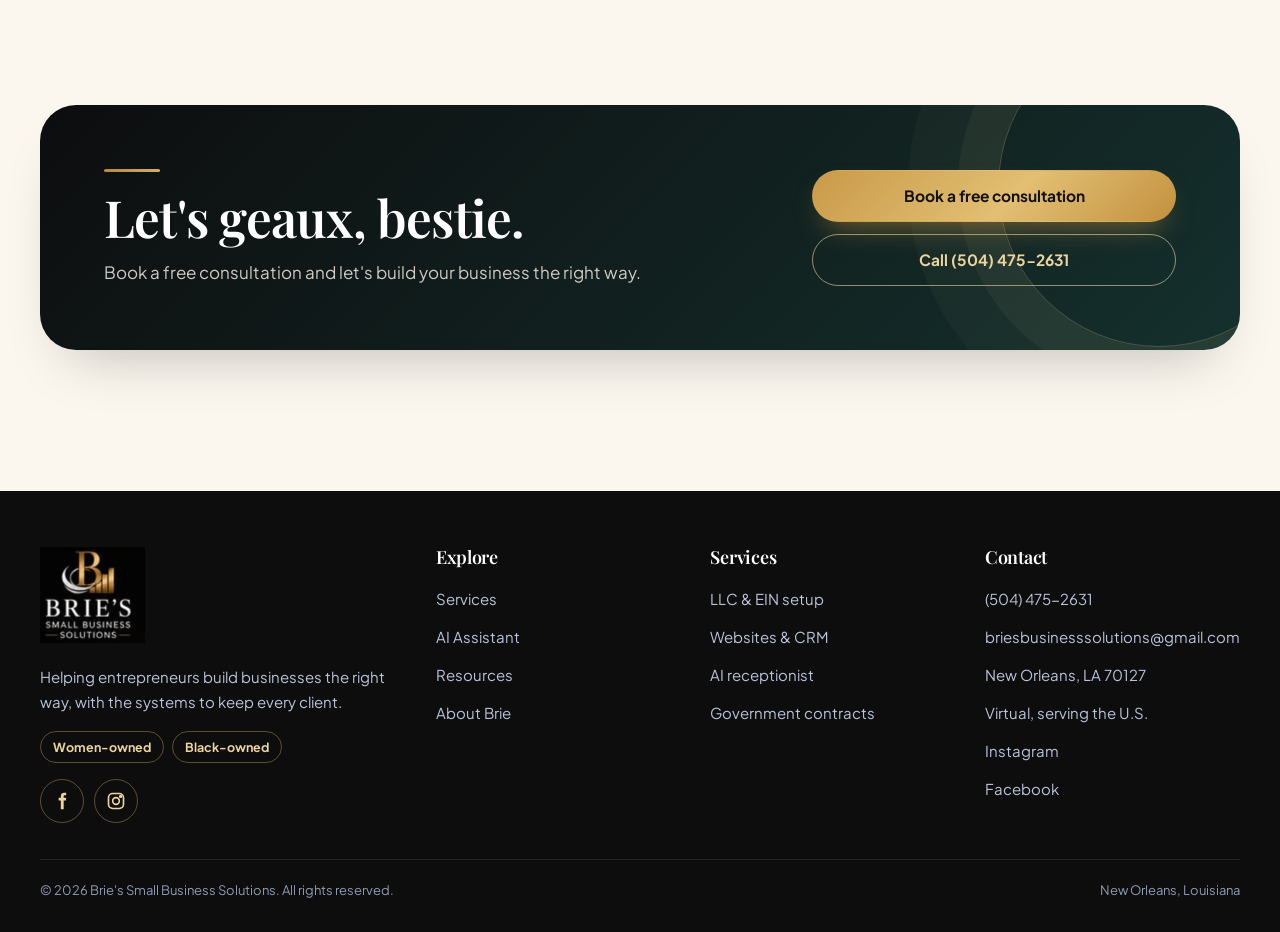
==== commit cb04735b: "Site audit fixes: WebP images, JSON-LD, mobile chat prompt, faster hero, contrast and a11y cleanups " ====
--- a/about.html
+++ b/about.html
@@ -4,9 +4,10 @@
 <title>About Brie | Brie's Small Business Solutions</title>
 <meta name="description" content="Meet Brie, founder and CEO of Brie's Small Business Solutions in New Orleans, helping entrepreneurs build businesses the right way.">
 <link rel="canonical" href="https://briessmallbusinesssolutions.com/about.html">
-<meta property="og:title" content="About Brie | Brie's Small Business Solutions"><meta property="og:description" content="Meet Brie, founder and CEO of Brie's Small Business Solutions in New Orleans, helping entrepreneurs build businesses the right way."><meta property="og:type" content="website"><meta property="og:url" content="https://briessmallbusinesssolutions.com/about.html"><meta property="og:image" content="https://app.calldirector.ai/objects/generated-images/2022/1793769064163-3467fc6a47da948d.png">
+<meta property="og:title" content="About Brie | Brie's Small Business Solutions"><meta property="og:description" content="Meet Brie, founder and CEO of Brie's Small Business Solutions in New Orleans, helping entrepreneurs build businesses the right way."><meta property="og:type" content="website"><meta property="og:url" content="https://briessmallbusinesssolutions.com/about.html"><meta property="og:image" content="https://briessmallbusinesssolutions.com/images/office.jpg"><meta property="og:image:width" content="1400"><meta property="og:image:height" content="1050"><meta name="twitter:card" content="summary_large_image"><meta name="twitter:title" content="About Brie | Brie's Small Business Solutions"><meta name="twitter:description" content="Meet Brie, founder and CEO of Brie's Small Business Solutions in New Orleans, helping entrepreneurs build businesses the right way."><meta name="twitter:image" content="https://briessmallbusinesssolutions.com/images/office.jpg">
 <meta name="theme-color" content="#0E1A33">
 <link rel="icon" href="data:image/svg+xml,%3Csvg xmlns='http://www.w3.org/2000/svg' viewBox='0 0 64 64'%3E%3Crect width='64' height='64' rx='16' fill='%230E1A33'/%3E%3Ctext x='25' y='45' text-anchor='middle' font-family='Georgia,serif' font-size='36' font-weight='700' fill='%23EBD49D'%3EB%3C/text%3E%3Crect x='39' y='35' width='4' height='11' fill='%23D4AE62'/%3E%3Crect x='45' y='28' width='4' height='18' fill='%23D4AE62'/%3E%3Crect x='51' y='20' width='4' height='26' fill='%23EBD49D'/%3E%3C/svg%3E">
+<script type="application/ld+json">{"@context": "https://schema.org", "@type": "ProfessionalService", "@id": "https://briessmallbusinesssolutions.com/#business", "name": "Brie's Small Business Solutions", "url": "https://briessmallbusinesssolutions.com/", "logo": "https://briessmallbusinesssolutions.com/images/brie-logo.png", "image": "https://briessmallbusinesssolutions.com/images/brie-portrait.jpg", "description": "Business consulting for new and growing businesses: LLC and EIN setup, websites, CRM and AI assistants.", "telephone": "+15044752631", "email": "briesbusinesssolutions@gmail.com", "address": {"@type": "PostalAddress", "addressLocality": "New Orleans", "addressRegion": "LA", "postalCode": "70127", "addressCountry": "US"}, "areaServed": {"@type": "Country", "name": "United States"}, "founder": {"@type": "Person", "name": "Brie Williams", "jobTitle": "Founder & CEO"}, "sameAs": ["https://www.facebook.com/profile.php?id=61577362222873", "https://www.instagram.com/briessmallbusinesssolutions/"]}</script>
 <link rel="preconnect" href="https://fonts.googleapis.com"><link rel="preconnect" href="https://fonts.gstatic.com" crossorigin>
 <link href="https://fonts.googleapis.com/css2?family=Playfair+Display:ital,wght@0,500;0,600;0,700;1,500;1,600&family=Plus+Jakarta+Sans:wght@400;500;600;700&family=Pinyon+Script&family=Cinzel:wght@600;700&display=swap" rel="stylesheet">
 <style>
@@ -88,7 +89,7 @@
 .page-hero h1{color:#fff;max-width:18ch}
 .page-hero .lede{color:#CFCBC2;margin-top:18px}
 .crumbs{font-size:14px;color:var(--gold-lt);margin-bottom:16px;font-weight:600}
-.crumbs a{text-decoration:none;color:#C9D1E4}
+.crumbs a{text-decoration:underline;text-underline-offset:3px;color:#C9D1E4}
 
 /* cards */
 .card{background:var(--white);border:1px solid var(--line);border-radius:var(--r-lg);padding:clamp(24px,2.6vw,34px);box-shadow:var(--shadow);transition:transform .3s var(--ease),box-shadow .3s var(--ease)}
@@ -145,7 +146,7 @@
 #greet{position:fixed;right:24px;bottom:96px;z-index:999998;max-width:252px;background:#fff;color:var(--ink);border:1px solid var(--line);border-radius:20px 20px 4px 20px;padding:16px 42px 16px 16px;font-size:14.5px;line-height:1.45;box-shadow:0 22px 50px -16px rgba(13,13,14,.45);opacity:0;transform:translateY(8px);pointer-events:none;transition:opacity .35s var(--ease),transform .35s var(--ease)}
 #greet.show{opacity:1;transform:none;pointer-events:auto}
 #greet b{display:block;font-family:var(--serif);font-size:17px;color:var(--navy);margin-bottom:2px}
-#greet-x{position:absolute;top:2px;right:2px;width:40px;height:40px;border:0;background:transparent;font-size:20px;color:#8A90A0;cursor:pointer}
+#greet-x{position:absolute;top:2px;right:2px;width:40px;height:40px;border:0;background:transparent;font-size:20px;color:#5F6370;cursor:pointer}
 
 @media (max-width:1060px){.nav ul{gap:18px}.topbar .tb-r a:first-child{display:none}}
 @media (max-width:900px){.cta-band{grid-template-columns:1fr}.foot-grid{grid-template-columns:1fr 1fr}}
@@ -168,6 +169,17 @@
 .socials{display:flex;gap:10px;margin-top:16px}
 .socials a{width:44px;height:44px;border-radius:50%;border:1px solid rgba(212,174,98,.4);display:grid;place-items:center;color:var(--gold-lt);min-height:0}
 .socials a:hover{background:var(--gold-2);color:#0D0D0E}
+
+.site-foot h3.fh{font-family:var(--serif);color:#fff;font-size:18px;margin-bottom:14px;font-weight:600;line-height:1.2}
+@media (max-width:780px){
+  .nav li.nm{display:none}
+  .nav ul{gap:18px;justify-content:space-between}
+  .nav{overflow-x:visible}
+  #greet{max-width:none;width:auto;padding:9px 40px 9px 14px;bottom:86px;right:16px;border-radius:999px 999px 4px 999px}
+  #greet .gt{display:none}
+  #greet b{font-size:15px;margin:0;white-space:nowrap}
+  #greet-x{top:50%;transform:translateY(-50%);width:36px;height:36px}
+}
 
 
 .about-hero{background:#050505;color:#fff;position:relative;overflow:hidden}
@@ -189,16 +201,16 @@
 @media (max-width:600px){.values{grid-template-columns:1fr}}
 
 </style></head><body>
-<div class="topbar"><div class="wrap"><span class="tb-l">Free consultation for new and growing businesses. Let's geaux, bestie.</span><span class="tb-r"><a href="mailto:briesbusinesssolutions@gmail.com">briesbusinesssolutions@gmail.com</a><a href="tel:+15044752631">(504) 475-2631</a></span></div></div>
+<aside class="topbar" aria-label="Contact bar"><div class="wrap"><span class="tb-l">Free consultation for new and growing businesses. Let's geaux, bestie.</span><span class="tb-r"><a href="mailto:briesbusinesssolutions@gmail.com">briesbusinesssolutions@gmail.com</a><a href="tel:+15044752631">(504) 475-2631</a></span></div></aside>
 <header class="site-head"><div class="wrap">
-<a class="brand" href="index.html" aria-label="Brie's Small Business Solutions, home"><img class="mark" src="images/brie-mark.png" alt="" width="64" height="50"><span class="wm"><b>BRIE’S</b><small>SMALL BUSINESS SOLUTIONS</small></span></a>
-<nav class="nav" aria-label="Main"><ul><li><a href="index.html">Home</a></li><li><a href="services.html">Services</a></li><li><a href="ai-assistant.html">AI Assistant</a></li><li><a href="resources.html">Resources</a></li><li><a href="about.html" aria-current="page">About</a></li><li><a href="contact.html">Contact</a></li></ul></nav>
-<a class="btn btn-gold" href="contact.html">Book a consultation</a>
+<a class="brand" href="index.html" aria-label="Brie's Small Business Solutions, home"><img class="mark" src="images/brie-mark.webp" alt="" width="64" height="50"><span class="wm"><b>BRIE’S</b><small>SMALL BUSINESS SOLUTIONS</small></span></a>
+<nav class="nav" aria-label="Main"><ul><li class="nm"><a href="index.html">Home</a></li><li><a href="services.html">Services</a></li><li><a href="ai-assistant.html">AI Assistant</a></li><li class="nm"><a href="resources.html">Resources</a></li><li><a href="about.html" aria-current="page">About</a></li><li><a href="contact.html">Contact</a></li></ul></nav>
+<a class="btn btn-gold" href="https://app.calldirector.ai/book/brie-consultation">Book a consultation</a>
 </div></header>
 <main>
 
 <section class="about-hero"><div class="wrap">
-<div class="ap"><img src="images/brie-portrait.jpg" alt="Brie, founder and CEO of Brie's Small Business Solutions" width="650" height="950"></div>
+<div class="ap"><img src="images/brie-portrait.webp" alt="Brie, founder and CEO of Brie's Small Business Solutions" width="650" height="950"></div>
 <div>
 <p class="crumbs" style="color:var(--gold-lt)"><a href="index.html" style="color:#BFB9AC">Home</a> &nbsp;/&nbsp; About</p>
 <h1>I've been<span>building.</span></h1>
@@ -223,25 +235,25 @@
 </div></section>
 <section class="band"><div class="wrap"><div class="cta-band">
 <div><span class="gold-rule"></span><h2>Let's geaux, bestie.</h2><p>Book a free consultation and let's build your business the right way.</p></div>
-<div class="acts"><a class="btn btn-gold" href="contact.html">Book a free consultation</a><a class="btn btn-ghost" href="tel:+15044752631">Call (504) 475-2631</a></div>
+<div class="acts"><a class="btn btn-gold" href="https://app.calldirector.ai/book/brie-consultation">Book a free consultation</a><a class="btn btn-ghost" href="tel:+15044752631">Call (504) 475-2631</a></div>
 </div></div></section>
 </main>
 <footer class="site-foot"><div class="wrap">
 <div class="foot-grid">
-<div><a class="brand" href="index.html" aria-label="Brie's Small Business Solutions, home"><img src="images/brie-logo.png" alt="Brie's Small Business Solutions" width="92" height="84"></a>
+<div><a class="brand" href="index.html" aria-label="Brie's Small Business Solutions, home"><img src="images/brie-logo.webp" alt="Brie's Small Business Solutions" width="92" height="84"></a>
 <p style="margin-top:16px;max-width:34ch">Helping entrepreneurs build businesses the right way, with the systems to keep every client.</p>
 <p class="badges"><span>Women-owned</span><span>Black-owned</span></p>
 <div class="socials"><a href="https://www.facebook.com/profile.php?id=61577362222873" target="_blank" rel="noopener" aria-label="Brie's Small Business Solutions on Facebook"><svg width="20" height="20" viewBox="0 0 24 24" fill="currentColor"><path d="M14 8V6.5c0-.8.2-1.3 1.4-1.3H17V2.2C16.7 2.1 15.7 2 14.6 2 12.2 2 10.6 3.4 10.6 6.1V8H8v3.4h2.6V22H14V11.4h2.7L17 8z"/></svg></a><a href="https://www.instagram.com/briessmallbusinesssolutions/" target="_blank" rel="noopener" aria-label="Brie's Small Business Solutions on Instagram"><svg width="20" height="20" viewBox="0 0 24 24" fill="none" stroke="currentColor" stroke-width="2"><rect x="3" y="3" width="18" height="18" rx="5"/><circle cx="12" cy="12" r="4"/><circle cx="17.5" cy="6.5" r="1" fill="currentColor"/></svg></a></div></div>
-<div><h4>Explore</h4><ul><li><a href="services.html">Services</a></li><li><a href="ai-assistant.html">AI Assistant</a></li><li><a href="resources.html">Resources</a></li><li><a href="about.html">About Brie</a></li></ul></div>
-<div><h4>Services</h4><ul><li><a href="services.html#start">LLC &amp; EIN setup</a></li><li><a href="services.html#presence">Websites &amp; CRM</a></li><li><a href="ai-assistant.html">AI receptionist</a></li><li><a href="services.html#grow">Government contracts</a></li></ul></div>
-<div><h4>Contact</h4><ul><li><a href="tel:+15044752631">(504) 475-2631</a></li><li><a href="mailto:briesbusinesssolutions@gmail.com">briesbusinesssolutions@gmail.com</a></li><li><span style="min-height:34px;display:flex;align-items:center">New Orleans, LA 70127</span></li><li><span style="min-height:34px;display:flex;align-items:center">Virtual, serving the U.S.</span></li><li><a href="https://www.instagram.com/briessmallbusinesssolutions/" target="_blank" rel="noopener">Instagram</a></li><li><a href="https://www.facebook.com/profile.php?id=61577362222873" target="_blank" rel="noopener">Facebook</a></li></ul></div>
+<div><h3 class="fh">Explore</h3><ul><li><a href="services.html">Services</a></li><li><a href="ai-assistant.html">AI Assistant</a></li><li><a href="resources.html">Resources</a></li><li><a href="about.html">About Brie</a></li></ul></div>
+<div><h3 class="fh">Services</h3><ul><li><a href="services.html#start">LLC &amp; EIN setup</a></li><li><a href="services.html#presence">Websites &amp; CRM</a></li><li><a href="ai-assistant.html">AI receptionist</a></li><li><a href="services.html#grow">Government contracts</a></li></ul></div>
+<div><h3 class="fh">Contact</h3><ul><li><a href="tel:+15044752631">(504) 475-2631</a></li><li><a href="mailto:briesbusinesssolutions@gmail.com">briesbusinesssolutions@gmail.com</a></li><li><span style="min-height:34px;display:flex;align-items:center">New Orleans, LA 70127</span></li><li><span style="min-height:34px;display:flex;align-items:center">Virtual, serving the U.S.</span></li><li><a href="https://www.instagram.com/briessmallbusinesssolutions/" target="_blank" rel="noopener">Instagram</a></li><li><a href="https://www.facebook.com/profile.php?id=61577362222873" target="_blank" rel="noopener">Facebook</a></li></ul></div>
 </div>
 <div class="foot-base"><span>© 2026 Brie's Small Business Solutions. All rights reserved.</span><span>New Orleans, Louisiana</span></div>
 </div></footer>
-<div id="greet" role="dialog" aria-label="Chat greeting"><button type="button" id="greet-x" aria-label="Dismiss">×</button><b>Hi, I'm Brie's assistant.</b>Starting a business or missing calls? Ask me anything, or book a free consultation.</div>
+<div id="greet" role="dialog" aria-label="Chat greeting"><button type="button" id="greet-x" aria-label="Dismiss">×</button><b>Need a quick answer?</b><span class="gt">I'm Brie's assistant. Ask me anything about starting or growing your business, or book a free consultation.</span></div>
 <script>
-(function(){var g=document.getElementById('greet'),t,d=false;function s(){g.classList.add('show');clearTimeout(t);t=setTimeout(function(){g.classList.remove('show')},15000)}
-setTimeout(function(){if(!d)s()},2500);document.getElementById('greet-x').addEventListener('click',function(){d=true;clearTimeout(t);g.classList.remove('show')});
+(function(){var g=document.getElementById('greet'),t,d=false;function s(){g.classList.add('show');clearTimeout(t);t=setTimeout(function(){g.classList.remove('show')},g.dataset.m?6000:15000)}
+var mob=matchMedia('(max-width:780px)').matches;if(mob){g.dataset.m='1'}if(!mob){setTimeout(function(){if(!d)s()},2500)}else if(!/contact/.test(location.pathname)){var fired=0;addEventListener('scroll',function(){if(!fired&&!d&&scrollY>innerHeight*1.1){fired=1;setTimeout(function(){if(!d)s()},1200)}},{passive:true})}document.getElementById('greet-x').addEventListener('click',function(){d=true;clearTimeout(t);g.classList.remove('show')});
 [].forEach.call(document.querySelectorAll('[data-open-chat]'),function(b){b.addEventListener('click',function(e){e.preventDefault();var l=document.querySelector('[id*="paymegpt"] button,[class*="paymegpt"] button,[id*="calldirector"] button,[class*="calldirector"] button');if(l)l.click();else s()})});
 var c=document.getElementById('r-calls');if(c){var r=document.getElementById('r-rate'),v=document.getElementById('r-value'),f=function(n){return '$'+Math.round(n).toLocaleString('en-US')};
 function fill(el){el.style.setProperty('--p',((el.value-el.min)/(el.max-el.min)*100)+'%')}
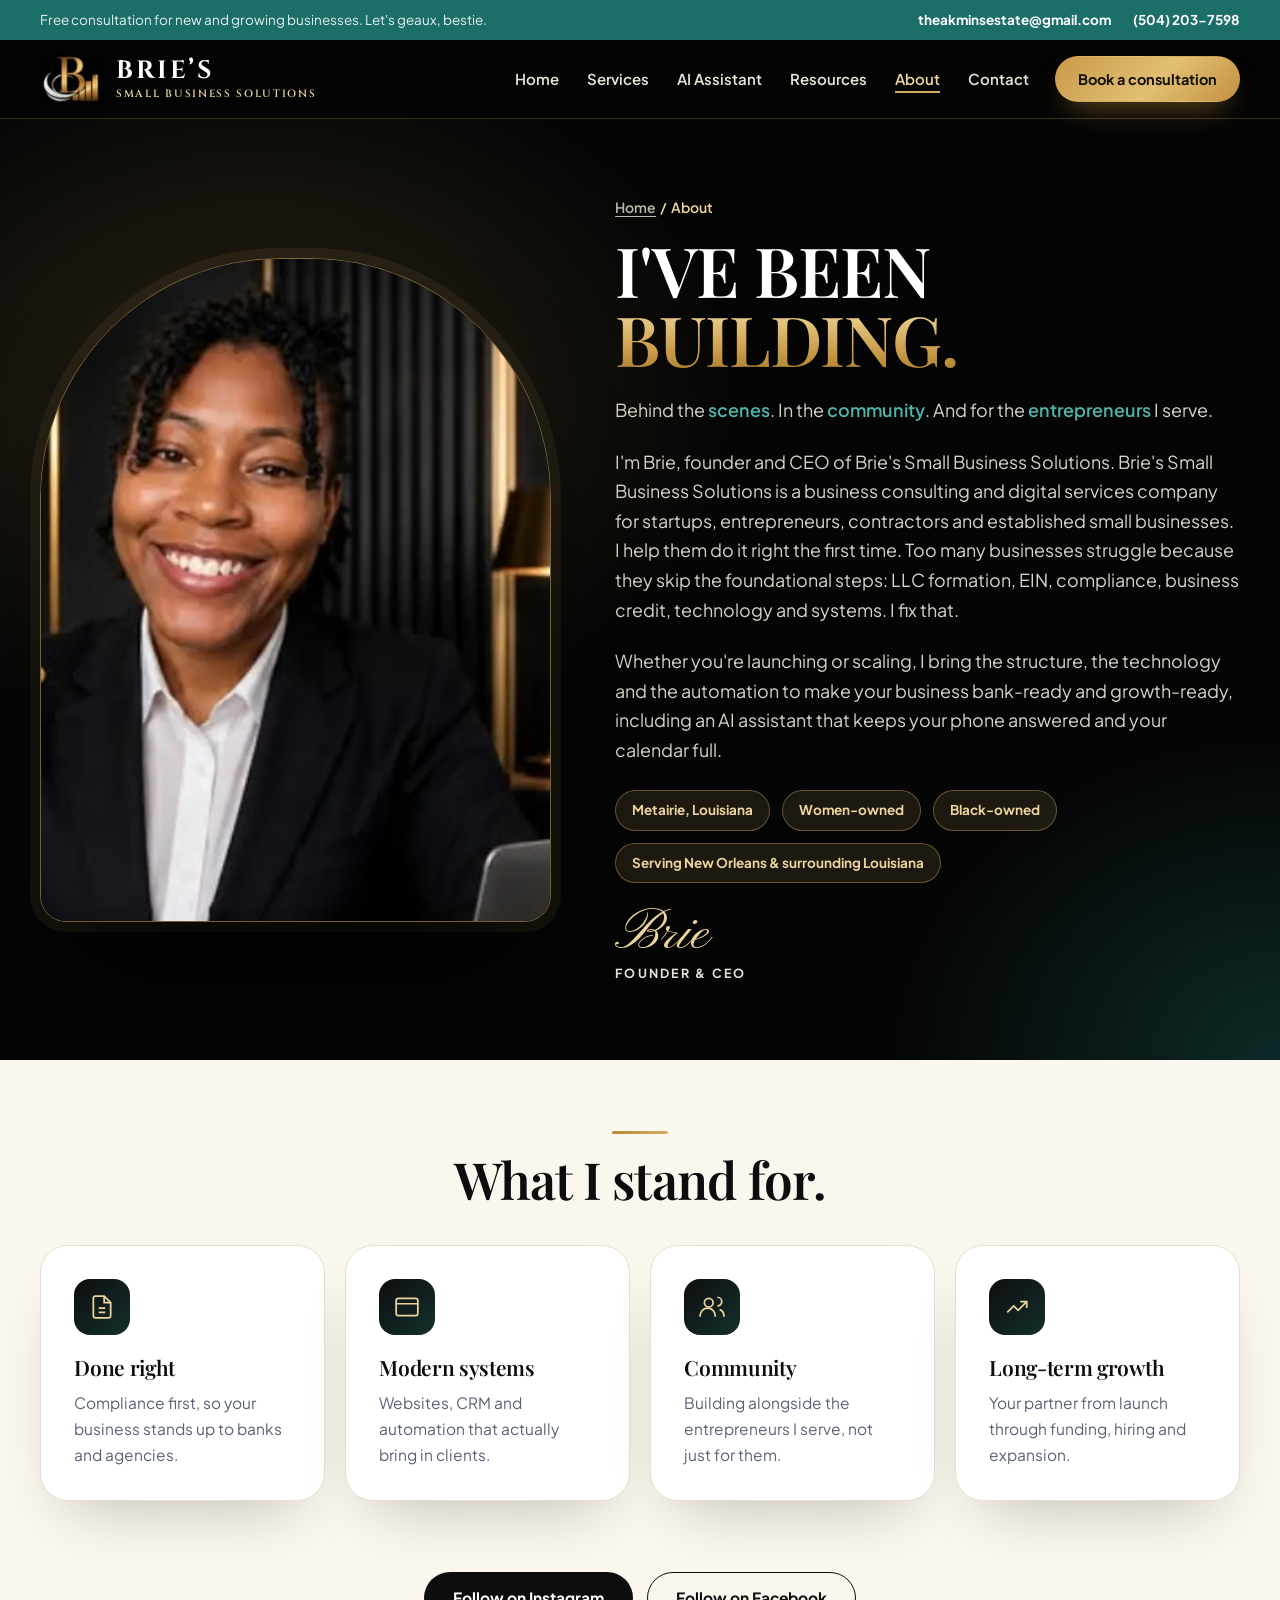
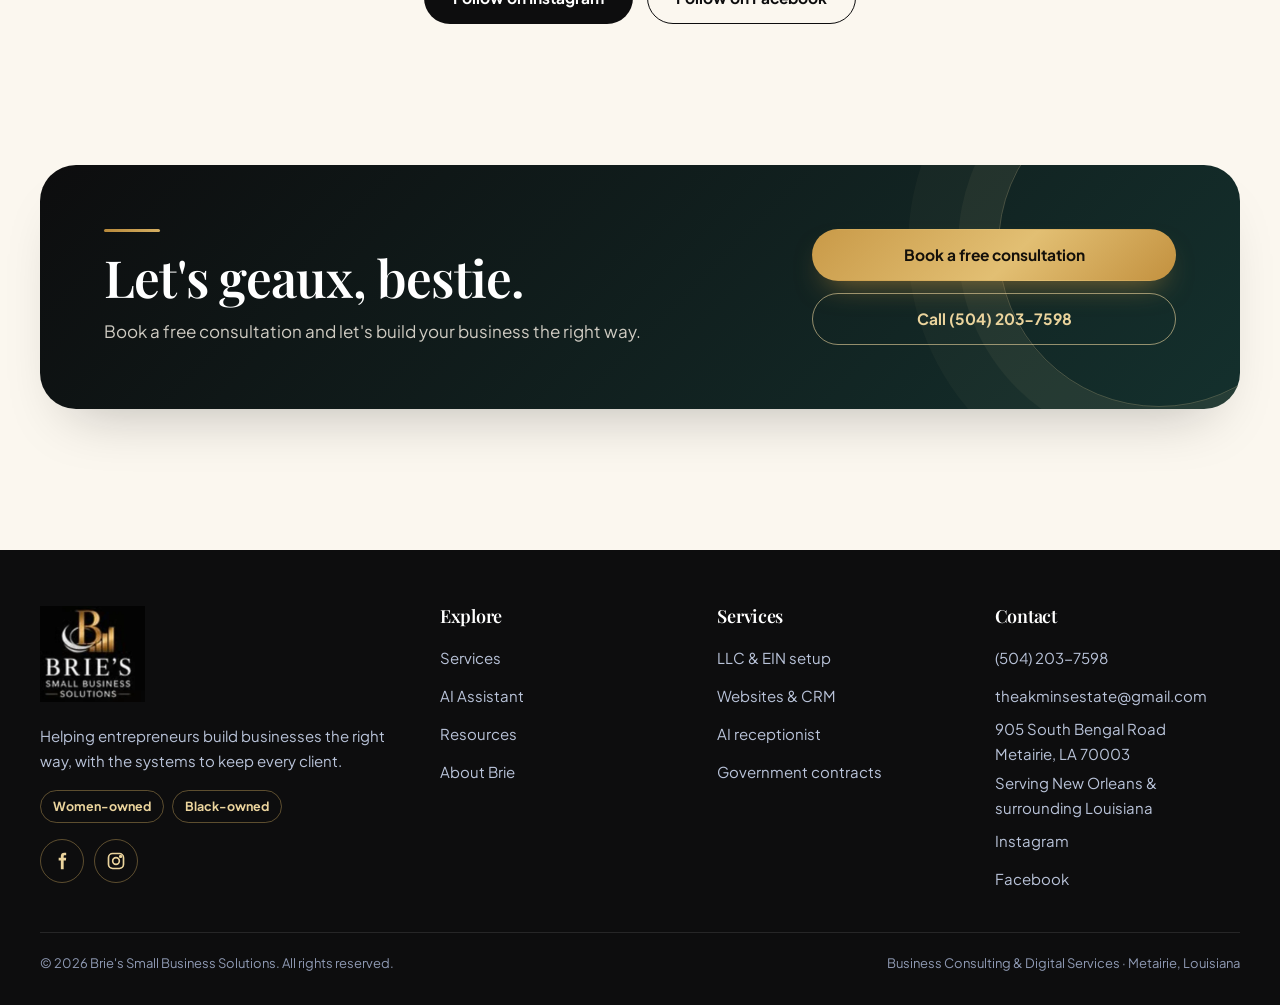
==== commit fbd925d3: "Brie's updates: 7 service categories, who we serve, new phone/email/Metairie address, CTAs Co-Author" ====
--- a/about.html
+++ b/about.html
@@ -2,12 +2,12 @@
 <html lang="en"><head>
 <meta charset="utf-8"><meta name="viewport" content="width=device-width, initial-scale=1">
 <title>About Brie | Brie's Small Business Solutions</title>
-<meta name="description" content="Meet Brie, founder and CEO of Brie's Small Business Solutions in New Orleans, helping entrepreneurs build businesses the right way.">
+<meta name="description" content="Meet Brie, founder and CEO of Brie's Small Business Solutions in Metairie, Louisiana, helping entrepreneurs build businesses the right way.">
 <link rel="canonical" href="https://briessmallbusinesssolutions.com/about.html">
-<meta property="og:title" content="About Brie | Brie's Small Business Solutions"><meta property="og:description" content="Meet Brie, founder and CEO of Brie's Small Business Solutions in New Orleans, helping entrepreneurs build businesses the right way."><meta property="og:type" content="website"><meta property="og:url" content="https://briessmallbusinesssolutions.com/about.html"><meta property="og:image" content="https://briessmallbusinesssolutions.com/images/office.jpg"><meta property="og:image:width" content="1400"><meta property="og:image:height" content="1050"><meta name="twitter:card" content="summary_large_image"><meta name="twitter:title" content="About Brie | Brie's Small Business Solutions"><meta name="twitter:description" content="Meet Brie, founder and CEO of Brie's Small Business Solutions in New Orleans, helping entrepreneurs build businesses the right way."><meta name="twitter:image" content="https://briessmallbusinesssolutions.com/images/office.jpg">
+<meta property="og:title" content="About Brie | Brie's Small Business Solutions"><meta property="og:description" content="Meet Brie, founder and CEO of Brie's Small Business Solutions in Metairie, Louisiana, helping entrepreneurs build businesses the right way."><meta property="og:type" content="website"><meta property="og:url" content="https://briessmallbusinesssolutions.com/about.html"><meta property="og:image" content="https://briessmallbusinesssolutions.com/images/office.jpg"><meta property="og:image:width" content="1400"><meta property="og:image:height" content="1050"><meta name="twitter:card" content="summary_large_image"><meta name="twitter:title" content="About Brie | Brie's Small Business Solutions"><meta name="twitter:description" content="Meet Brie, founder and CEO of Brie's Small Business Solutions in Metairie, Louisiana, helping entrepreneurs build businesses the right way."><meta name="twitter:image" content="https://briessmallbusinesssolutions.com/images/office.jpg">
 <meta name="theme-color" content="#0E1A33">
 <link rel="icon" href="data:image/svg+xml,%3Csvg xmlns='http://www.w3.org/2000/svg' viewBox='0 0 64 64'%3E%3Crect width='64' height='64' rx='16' fill='%230E1A33'/%3E%3Ctext x='25' y='45' text-anchor='middle' font-family='Georgia,serif' font-size='36' font-weight='700' fill='%23EBD49D'%3EB%3C/text%3E%3Crect x='39' y='35' width='4' height='11' fill='%23D4AE62'/%3E%3Crect x='45' y='28' width='4' height='18' fill='%23D4AE62'/%3E%3Crect x='51' y='20' width='4' height='26' fill='%23EBD49D'/%3E%3C/svg%3E">
-<script type="application/ld+json">{"@context": "https://schema.org", "@type": "ProfessionalService", "@id": "https://briessmallbusinesssolutions.com/#business", "name": "Brie's Small Business Solutions", "url": "https://briessmallbusinesssolutions.com/", "logo": "https://briessmallbusinesssolutions.com/images/brie-logo.png", "image": "https://briessmallbusinesssolutions.com/images/brie-portrait.jpg", "description": "Business consulting for new and growing businesses: LLC and EIN setup, websites, CRM and AI assistants.", "telephone": "+15044752631", "email": "briesbusinesssolutions@gmail.com", "address": {"@type": "PostalAddress", "addressLocality": "New Orleans", "addressRegion": "LA", "postalCode": "70127", "addressCountry": "US"}, "areaServed": {"@type": "Country", "name": "United States"}, "founder": {"@type": "Person", "name": "Brie Williams", "jobTitle": "Founder & CEO"}, "sameAs": ["https://www.facebook.com/profile.php?id=61577362222873", "https://www.instagram.com/briessmallbusinesssolutions/"]}</script>
+<script type="application/ld+json">{"@context": "https://schema.org", "@type": "ProfessionalService", "@id": "https://briessmallbusinesssolutions.com/#business", "name": "Brie's Small Business Solutions", "url": "https://briessmallbusinesssolutions.com/", "logo": "https://briessmallbusinesssolutions.com/images/brie-logo.png", "image": "https://briessmallbusinesssolutions.com/images/brie-portrait.jpg", "description": "Business consulting and digital services for startups, entrepreneurs, contractors and established small businesses.", "telephone": "+15042037598", "email": "theakminsestate@gmail.com", "slogan": "Helping Entrepreneurs Build Businesses the Right Way.", "address": {"@type": "PostalAddress", "streetAddress": "905 South Bengal Road", "addressLocality": "Metairie", "addressRegion": "LA", "postalCode": "70003", "addressCountry": "US"}, "areaServed": [{"@type": "City", "name": "New Orleans"}, {"@type": "City", "name": "Metairie"}, {"@type": "State", "name": "Louisiana"}], "founder": {"@type": "Person", "name": "Brie Williams", "jobTitle": "Founder & CEO"}, "sameAs": ["https://www.facebook.com/profile.php?id=61577362222873", "https://www.instagram.com/briessmallbusinesssolutions/"]}</script>
 <link rel="preconnect" href="https://fonts.googleapis.com"><link rel="preconnect" href="https://fonts.gstatic.com" crossorigin>
 <link href="https://fonts.googleapis.com/css2?family=Playfair+Display:ital,wght@0,500;0,600;0,700;1,500;1,600&family=Plus+Jakarta+Sans:wght@400;500;600;700&family=Pinyon+Script&family=Cinzel:wght@600;700&display=swap" rel="stylesheet">
 <style>
@@ -201,7 +201,7 @@
 @media (max-width:600px){.values{grid-template-columns:1fr}}
 
 </style></head><body>
-<aside class="topbar" aria-label="Contact bar"><div class="wrap"><span class="tb-l">Free consultation for new and growing businesses. Let's geaux, bestie.</span><span class="tb-r"><a href="mailto:briesbusinesssolutions@gmail.com">briesbusinesssolutions@gmail.com</a><a href="tel:+15044752631">(504) 475-2631</a></span></div></aside>
+<aside class="topbar" aria-label="Contact bar"><div class="wrap"><span class="tb-l">Free consultation for new and growing businesses. Let's geaux, bestie.</span><span class="tb-r"><a href="mailto:theakminsestate@gmail.com">theakminsestate@gmail.com</a><a href="tel:+15042037598">(504) 203-7598</a></span></div></aside>
 <header class="site-head"><div class="wrap">
 <a class="brand" href="index.html" aria-label="Brie's Small Business Solutions, home"><img class="mark" src="images/brie-mark.webp" alt="" width="64" height="50"><span class="wm"><b>BRIE’S</b><small>SMALL BUSINESS SOLUTIONS</small></span></a>
 <nav class="nav" aria-label="Main"><ul><li class="nm"><a href="index.html">Home</a></li><li><a href="services.html">Services</a></li><li><a href="ai-assistant.html">AI Assistant</a></li><li class="nm"><a href="resources.html">Resources</a></li><li><a href="about.html" aria-current="page">About</a></li><li><a href="contact.html">Contact</a></li></ul></nav>
@@ -215,9 +215,9 @@
 <p class="crumbs" style="color:var(--gold-lt)"><a href="index.html" style="color:#BFB9AC">Home</a> &nbsp;/&nbsp; About</p>
 <h1>I've been<span>building.</span></h1>
 <p class="lede">Behind the <em>scenes</em>. In the <em>community</em>. And for the <em>entrepreneurs</em> I serve.</p>
-<p class="lede">I'm Brie, founder and CEO of Brie's Small Business Solutions. I help entrepreneurs do it right the first time. Too many businesses struggle because they skip the foundational steps: LLC formation, EIN, compliance, banking, technology and systems. I fix that.</p>
+<p class="lede">I'm Brie, founder and CEO of Brie's Small Business Solutions. Brie's Small Business Solutions is a business consulting and digital services company for startups, entrepreneurs, contractors and established small businesses. I help them do it right the first time. Too many businesses struggle because they skip the foundational steps: LLC formation, EIN, compliance, business credit, technology and systems. I fix that.</p>
 <p class="lede">Whether you're launching or scaling, I bring the structure, the technology and the automation to make your business bank-ready and growth-ready, including an AI assistant that keeps your phone answered and your calendar full.</p>
-<div class="facts"><span>New Orleans, Louisiana</span><span>Women-owned</span><span>Black-owned</span><span>Virtual, serving the U.S.</span></div>
+<div class="facts"><span>Metairie, Louisiana</span><span>Women-owned</span><span>Black-owned</span><span>Serving New Orleans &amp; surrounding Louisiana</span></div>
 <div class="sign">Brie</div><small>FOUNDER &amp; CEO</small>
 </div>
 </div></section>
@@ -235,7 +235,7 @@
 </div></section>
 <section class="band"><div class="wrap"><div class="cta-band">
 <div><span class="gold-rule"></span><h2>Let's geaux, bestie.</h2><p>Book a free consultation and let's build your business the right way.</p></div>
-<div class="acts"><a class="btn btn-gold" href="https://app.calldirector.ai/book/brie-consultation">Book a free consultation</a><a class="btn btn-ghost" href="tel:+15044752631">Call (504) 475-2631</a></div>
+<div class="acts"><a class="btn btn-gold" href="https://app.calldirector.ai/book/brie-consultation">Book a free consultation</a><a class="btn btn-ghost" href="tel:+15042037598">Call (504) 203-7598</a></div>
 </div></div></section>
 </main>
 <footer class="site-foot"><div class="wrap">
@@ -246,14 +246,14 @@
 <div class="socials"><a href="https://www.facebook.com/profile.php?id=61577362222873" target="_blank" rel="noopener" aria-label="Brie's Small Business Solutions on Facebook"><svg width="20" height="20" viewBox="0 0 24 24" fill="currentColor"><path d="M14 8V6.5c0-.8.2-1.3 1.4-1.3H17V2.2C16.7 2.1 15.7 2 14.6 2 12.2 2 10.6 3.4 10.6 6.1V8H8v3.4h2.6V22H14V11.4h2.7L17 8z"/></svg></a><a href="https://www.instagram.com/briessmallbusinesssolutions/" target="_blank" rel="noopener" aria-label="Brie's Small Business Solutions on Instagram"><svg width="20" height="20" viewBox="0 0 24 24" fill="none" stroke="currentColor" stroke-width="2"><rect x="3" y="3" width="18" height="18" rx="5"/><circle cx="12" cy="12" r="4"/><circle cx="17.5" cy="6.5" r="1" fill="currentColor"/></svg></a></div></div>
 <div><h3 class="fh">Explore</h3><ul><li><a href="services.html">Services</a></li><li><a href="ai-assistant.html">AI Assistant</a></li><li><a href="resources.html">Resources</a></li><li><a href="about.html">About Brie</a></li></ul></div>
 <div><h3 class="fh">Services</h3><ul><li><a href="services.html#start">LLC &amp; EIN setup</a></li><li><a href="services.html#presence">Websites &amp; CRM</a></li><li><a href="ai-assistant.html">AI receptionist</a></li><li><a href="services.html#grow">Government contracts</a></li></ul></div>
-<div><h3 class="fh">Contact</h3><ul><li><a href="tel:+15044752631">(504) 475-2631</a></li><li><a href="mailto:briesbusinesssolutions@gmail.com">briesbusinesssolutions@gmail.com</a></li><li><span style="min-height:34px;display:flex;align-items:center">New Orleans, LA 70127</span></li><li><span style="min-height:34px;display:flex;align-items:center">Virtual, serving the U.S.</span></li><li><a href="https://www.instagram.com/briessmallbusinesssolutions/" target="_blank" rel="noopener">Instagram</a></li><li><a href="https://www.facebook.com/profile.php?id=61577362222873" target="_blank" rel="noopener">Facebook</a></li></ul></div>
+<div><h3 class="fh">Contact</h3><ul><li><a href="tel:+15042037598">(504) 203-7598</a></li><li><a href="mailto:theakminsestate@gmail.com">theakminsestate@gmail.com</a></li><li><span style="min-height:34px;display:flex;align-items:center">905 South Bengal Road<br>Metairie, LA 70003</span></li><li><span style="min-height:34px;display:flex;align-items:center">Serving New Orleans &amp; surrounding Louisiana</span></li><li><a href="https://www.instagram.com/briessmallbusinesssolutions/" target="_blank" rel="noopener">Instagram</a></li><li><a href="https://www.facebook.com/profile.php?id=61577362222873" target="_blank" rel="noopener">Facebook</a></li></ul></div>
 </div>
-<div class="foot-base"><span>© 2026 Brie's Small Business Solutions. All rights reserved.</span><span>New Orleans, Louisiana</span></div>
+<div class="foot-base"><span>© 2026 Brie's Small Business Solutions. All rights reserved.</span><span>Business Consulting &amp; Digital Services · Metairie, Louisiana</span></div>
 </div></footer>
 <div id="greet" role="dialog" aria-label="Chat greeting"><button type="button" id="greet-x" aria-label="Dismiss">×</button><b>Need a quick answer?</b><span class="gt">I'm Brie's assistant. Ask me anything about starting or growing your business, or book a free consultation.</span></div>
 <script>
 (function(){var g=document.getElementById('greet'),t,d=false;function s(){g.classList.add('show');clearTimeout(t);t=setTimeout(function(){g.classList.remove('show')},g.dataset.m?6000:15000)}
-var mob=matchMedia('(max-width:780px)').matches;if(mob){g.dataset.m='1'}if(!mob){setTimeout(function(){if(!d)s()},2500)}else if(!/contact/.test(location.pathname)){var fired=0;addEventListener('scroll',function(){if(!fired&&!d&&scrollY>innerHeight*1.1){fired=1;setTimeout(function(){if(!d)s()},1200)}},{passive:true})}document.getElementById('greet-x').addEventListener('click',function(){d=true;clearTimeout(t);g.classList.remove('show')});
+var mob=matchMedia('(max-width:780px)').matches;if(mob){g.dataset.m='1'}var hh=document.querySelector('.hero .portrait-wrap');if(!mob&&!hh){setTimeout(function(){if(!d)s()},2500)}else if(!(mob&&/contact/.test(location.pathname))){var fired=0;addEventListener('scroll',function(){if(hh&&scrollY<innerHeight*.5)g.classList.remove('show');if(!fired&&!d&&scrollY>(hh?innerHeight*.75:innerHeight*1.1)){fired=1;setTimeout(function(){if(!d)s()},1200)}},{passive:true})}document.getElementById('greet-x').addEventListener('click',function(){d=true;clearTimeout(t);g.classList.remove('show')});
 [].forEach.call(document.querySelectorAll('[data-open-chat]'),function(b){b.addEventListener('click',function(e){e.preventDefault();var l=document.querySelector('[id*="paymegpt"] button,[class*="paymegpt"] button,[id*="calldirector"] button,[class*="calldirector"] button');if(l)l.click();else s()})});
 var c=document.getElementById('r-calls');if(c){var r=document.getElementById('r-rate'),v=document.getElementById('r-value'),f=function(n){return '$'+Math.round(n).toLocaleString('en-US')};
 function fill(el){el.style.setProperty('--p',((el.value-el.min)/(el.max-el.min)*100)+'%')}
